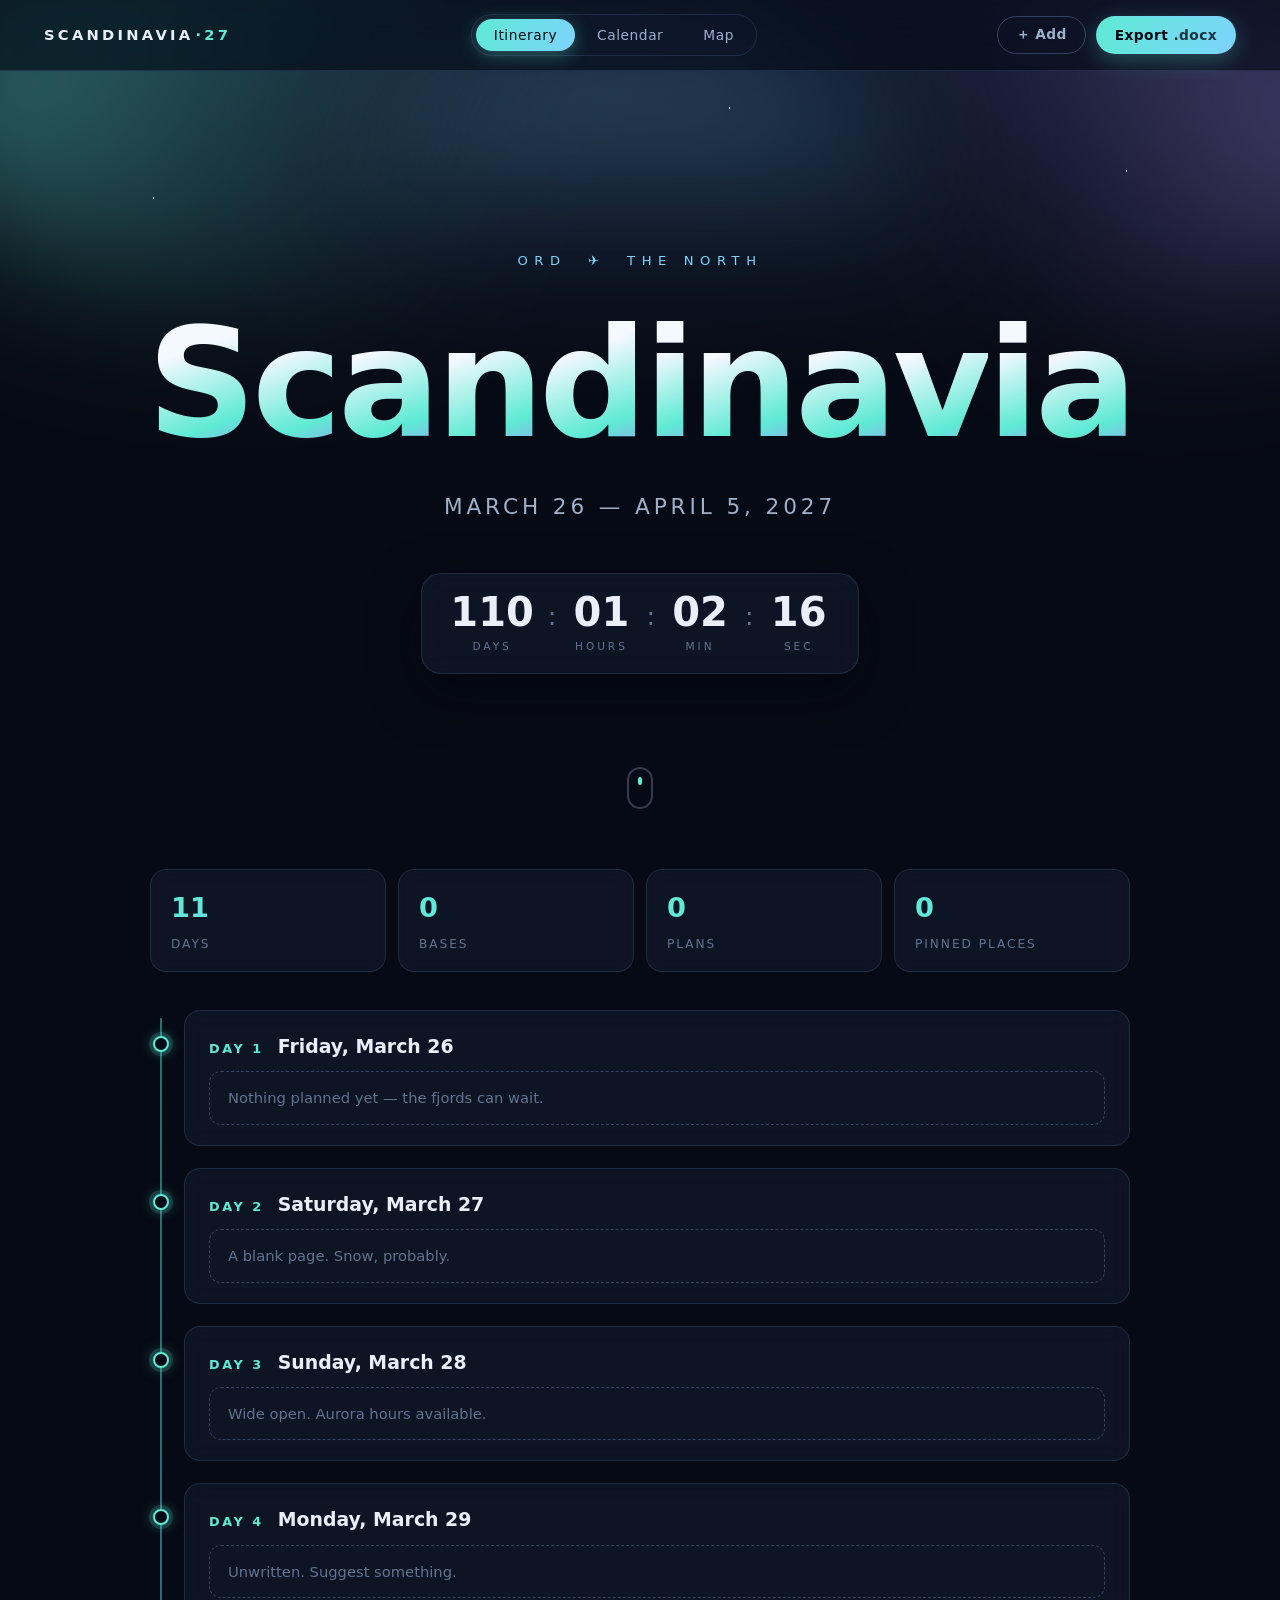
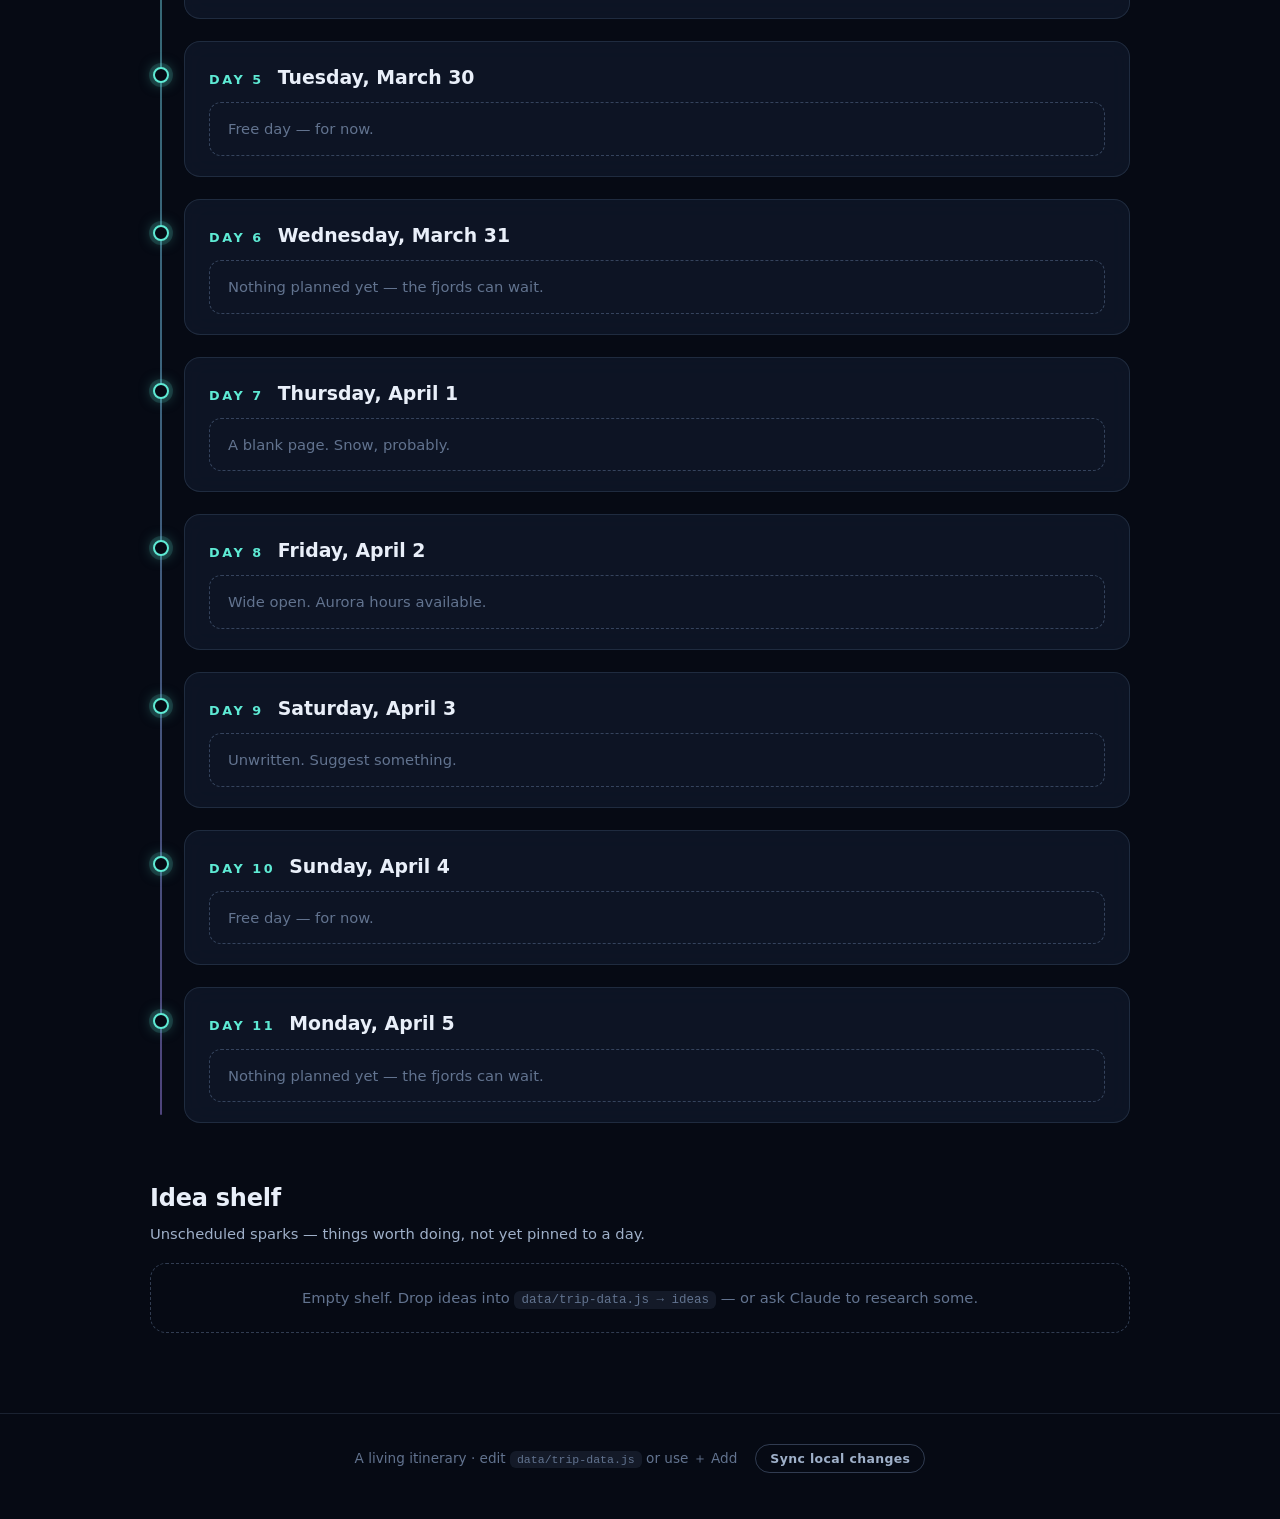
==== scandinavia-trip/index.html @ a2fafe5a "Add Scandinavia Spring Break 2027 living itinerary site Self-contained static site (no build step) f" ====
<!doctype html>
<html lang="en">
<head>
  <meta charset="utf-8" />
  <meta name="viewport" content="width=device-width, initial-scale=1" />
  <title>Scandinavia · Spring 2027</title>
  <meta name="description" content="A living itinerary — Chicago to Scandinavia, March 26 – April 5, 2027." />
  <link rel="icon" href="data:image/svg+xml,<svg xmlns='http://www.w3.org/2000/svg' viewBox='0 0 100 100'><text y='.9em' font-size='90'>❄️</text></svg>" />
  <link rel="stylesheet" href="vendor/leaflet/leaflet.css" />
  <link rel="stylesheet" href="css/main.css" />
</head>
<body>

  <!-- Animated aurora backdrop -->
  <div class="sky" aria-hidden="true">
    <div class="stars"></div>
    <div class="aurora aurora-1"></div>
    <div class="aurora aurora-2"></div>
    <div class="aurora aurora-3"></div>
  </div>

  <header class="topbar">
    <a class="brand" href="#top">SCANDINAVIA<span class="brand-tick">·27</span></a>
    <nav class="tabs" role="tablist" aria-label="Views">
      <button class="tab active" role="tab" aria-selected="true" data-view="itinerary">Itinerary</button>
      <button class="tab" role="tab" aria-selected="false" data-view="calendar">Calendar</button>
      <button class="tab" role="tab" aria-selected="false" data-view="map">Map</button>
      <span class="tab-glider" aria-hidden="true"></span>
    </nav>
    <div class="topbar-actions">
      <button class="btn btn-ghost" id="btn-add" title="Add a plan">＋ Add</button>
      <button class="btn btn-primary" id="btn-export" title="Download as a Word document">Export&nbsp;<span class="docx-chip">.docx</span></button>
    </div>
  </header>

  <section class="hero" id="top">
    <p class="hero-eyebrow reveal">ORD&nbsp;&nbsp;✈&nbsp;&nbsp;THE&nbsp;NORTH</p>
    <h1 class="hero-title" id="hero-title" aria-label="Scandinavia">Scandinavia</h1>
    <p class="hero-dates reveal">March 26 — April 5, 2027</p>
    <div class="countdown reveal" id="countdown" aria-label="Countdown to departure">
      <div class="count-cell"><span class="count-num" id="cd-days">—</span><span class="count-label">days</span></div>
      <div class="count-sep">:</div>
      <div class="count-cell"><span class="count-num" id="cd-hours">—</span><span class="count-label">hours</span></div>
      <div class="count-sep">:</div>
      <div class="count-cell"><span class="count-num" id="cd-mins">—</span><span class="count-label">min</span></div>
      <div class="count-sep">:</div>
      <div class="count-cell"><span class="count-num" id="cd-secs">—</span><span class="count-label">sec</span></div>
    </div>
    <div class="scroll-cue" aria-hidden="true"><span></span></div>
  </section>

  <main id="main">

    <!-- ITINERARY -->
    <section class="view active" id="view-itinerary" role="tabpanel">
      <div class="stats-strip" id="stats"></div>
      <ol class="timeline" id="timeline"></ol>
      <section class="ideas" id="ideas-section">
        <h2 class="section-title">Idea shelf</h2>
        <p class="section-sub">Unscheduled sparks — things worth doing, not yet pinned to a day.</p>
        <div class="ideas-grid" id="ideas"></div>
      </section>
    </section>

    <!-- CALENDAR -->
    <section class="view" id="view-calendar" role="tabpanel" hidden>
      <div class="calendars" id="calendars"></div>
      <div class="cal-detail" id="cal-detail" hidden></div>
    </section>

    <!-- MAP -->
    <section class="view" id="view-map" role="tabpanel" hidden>
      <div class="map-wrap">
        <div id="map"></div>
        <div class="map-empty" id="map-empty" hidden>
          <p class="map-empty-title">The map is waiting.</p>
          <p>Add a plan with a location and it appears here.</p>
        </div>
        <div class="map-legend" id="map-legend"></div>
      </div>
    </section>

  </main>

  <footer class="foot">
    <p>A living itinerary · edit <code>data/trip-data.js</code> or use ＋ Add</p>
    <button class="btn btn-ghost btn-small" id="btn-sync">Sync local changes</button>
  </footer>

  <!-- ADD EVENT MODAL -->
  <div class="modal-backdrop" id="modal-backdrop" hidden>
    <div class="modal" role="dialog" aria-modal="true" aria-labelledby="modal-title">
      <div class="modal-head">
        <h2 id="modal-title">Add a plan</h2>
        <button class="modal-close" id="modal-close" aria-label="Close">✕</button>
      </div>
      <form id="add-form">
        <div class="form-row">
          <label class="field">
            <span>Day</span>
            <select id="f-date" required></select>
          </label>
          <label class="field field-small">
            <span>Time <em>optional</em></span>
            <input type="time" id="f-time" />
          </label>
        </div>
        <label class="field">
          <span>Title</span>
          <input type="text" id="f-title" required placeholder="e.g. Fjord kayaking" autocomplete="off" />
        </label>
        <div class="form-row">
          <label class="field">
            <span>Type</span>
            <select id="f-type">
              <option value="sight">Sight</option>
              <option value="food">Food &amp; drink</option>
              <option value="museum">Museum</option>
              <option value="nature">Nature</option>
              <option value="flight">Flight</option>
              <option value="transit">Transit</option>
              <option value="lodging">Lodging</option>
              <option value="other">Other</option>
            </select>
          </label>
          <label class="field">
            <span>Place name <em>optional</em></span>
            <input type="text" id="f-place" placeholder="Nyhavn, Copenhagen" autocomplete="off" />
          </label>
        </div>
        <div class="form-row">
          <label class="field field-small">
            <span>Lat <em>optional</em></span>
            <input type="text" id="f-lat" inputmode="decimal" placeholder="55.6797" />
          </label>
          <label class="field field-small">
            <span>Lng <em>optional</em></span>
            <input type="text" id="f-lng" inputmode="decimal" placeholder="12.5989" />
          </label>
        </div>
        <label class="field">
          <span>Notes <em>optional</em></span>
          <textarea id="f-notes" rows="2" placeholder="Tickets, timing, links…"></textarea>
        </label>
        <p class="form-hint">Saved in this browser. Use <strong>Sync local changes</strong> to fold it into the repo’s data file.</p>
        <div class="modal-actions">
          <button type="button" class="btn btn-ghost" id="modal-cancel">Cancel</button>
          <button type="submit" class="btn btn-primary">Add to trip</button>
        </div>
      </form>
    </div>
  </div>

  <!-- SYNC DRAWER -->
  <div class="modal-backdrop" id="sync-backdrop" hidden>
    <div class="modal modal-wide" role="dialog" aria-modal="true" aria-labelledby="sync-title">
      <div class="modal-head">
        <h2 id="sync-title">Sync local changes</h2>
        <button class="modal-close" id="sync-close" aria-label="Close">✕</button>
      </div>
      <p class="sync-blurb">
        Everything below is your live data — repo file <em>plus</em> anything added in this browser.
        Copy it over <code>data/trip-data.js</code> and commit (or paste it to Claude), then
        <strong>Clear local</strong> so nothing is double-counted.
      </p>
      <textarea id="sync-out" class="sync-out" readonly spellcheck="false"></textarea>
      <div class="modal-actions">
        <button class="btn btn-ghost" id="btn-clear-local">Clear local additions</button>
        <button class="btn btn-primary" id="btn-copy-sync">Copy to clipboard</button>
      </div>
    </div>
  </div>

  <script src="vendor/leaflet/leaflet.js"></script>
  <script src="vendor/docx/docx.iife.js"></script>
  <script src="data/trip-data.js"></script>
  <script src="js/export-docx.js"></script>
  <script src="js/app.js"></script>
</body>
</html>
---- scandinavia-trip/vendor/leaflet/leaflet.css ----
/* required styles */

.leaflet-pane,
.leaflet-tile,
.leaflet-marker-icon,
.leaflet-marker-shadow,
.leaflet-tile-container,
.leaflet-pane > svg,
.leaflet-pane > canvas,
.leaflet-zoom-box,
.leaflet-image-layer,
.leaflet-layer {
	position: absolute;
	left: 0;
	top: 0;
	}
.leaflet-container {
	overflow: hidden;
	}
.leaflet-tile,
.leaflet-marker-icon,
.leaflet-marker-shadow {
	-webkit-user-select: none;
	   -moz-user-select: none;
	        user-select: none;
	  -webkit-user-drag: none;
	}
/* Prevents IE11 from highlighting tiles in blue */
.leaflet-tile::selection {
	background: transparent;
}
/* Safari renders non-retina tile on retina better with this, but Chrome is worse */
.leaflet-safari .leaflet-tile {
	image-rendering: -webkit-optimize-contrast;
	}
/* hack that prevents hw layers "stretching" when loading new tiles */
.leaflet-safari .leaflet-tile-container {
	width: 1600px;
	height: 1600px;
	-webkit-transform-origin: 0 0;
	}
.leaflet-marker-icon,
.leaflet-marker-shadow {
	display: block;
	}
/* .leaflet-container svg: reset svg max-width decleration shipped in Joomla! (joomla.org) 3.x */
/* .leaflet-container img: map is broken in FF if you have max-width: 100% on tiles */
.leaflet-container .leaflet-overlay-pane svg {
	max-width: none !important;
	max-height: none !important;
	}
.leaflet-container .leaflet-marker-pane img,
.leaflet-container .leaflet-shadow-pane img,
.leaflet-container .leaflet-tile-pane img,
.leaflet-container img.leaflet-image-layer,
.leaflet-container .leaflet-tile {
	max-width: none !important;
	max-height: none !important;
	width: auto;
	padding: 0;
	}

.leaflet-container img.leaflet-tile {
	/* See: https://bugs.chromium.org/p/chromium/issues/detail?id=600120 */
	mix-blend-mode: plus-lighter;
}

.leaflet-container.leaflet-touch-zoom {
	-ms-touch-action: pan-x pan-y;
	touch-action: pan-x pan-y;
	}
.leaflet-container.leaflet-touch-drag {
	-ms-touch-action: pinch-zoom;
	/* Fallback for FF which doesn't support pinch-zoom */
	touch-action: none;
	touch-action: pinch-zoom;
}
.leaflet-container.leaflet-touch-drag.leaflet-touch-zoom {
	-ms-touch-action: none;
	touch-action: none;
}
.leaflet-container {
	-webkit-tap-highlight-color: transparent;
}
.leaflet-container a {
	-webkit-tap-highlight-color: rgba(51, 181, 229, 0.4);
}
.leaflet-tile {
	filter: inherit;
	visibility: hidden;
	}
.leaflet-tile-loaded {
	visibility: inherit;
	}
.leaflet-zoom-box {
	width: 0;
	height: 0;
	-moz-box-sizing: border-box;
	     box-sizing: border-box;
	z-index: 800;
	}
/* workaround for https://bugzilla.mozilla.org/show_bug.cgi?id=888319 */
.leaflet-overlay-pane svg {
	-moz-user-select: none;
	}

.leaflet-pane         { z-index: 400; }

.leaflet-tile-pane    { z-index: 200; }
.leaflet-overlay-pane { z-index: 400; }
.leaflet-shadow-pane  { z-index: 500; }
.leaflet-marker-pane  { z-index: 600; }
.leaflet-tooltip-pane   { z-index: 650; }
.leaflet-popup-pane   { z-index: 700; }

.leaflet-map-pane canvas { z-index: 100; }
.leaflet-map-pane svg    { z-index: 200; }

.leaflet-vml-shape {
	width: 1px;
	height: 1px;
	}
.lvml {
	behavior: url(#default#VML);
	display: inline-block;
	position: absolute;
	}


/* control positioning */

.leaflet-control {
	position: relative;
	z-index: 800;
	pointer-events: visiblePainted; /* IE 9-10 doesn't have auto */
	pointer-events: auto;
	}
.leaflet-top,
.leaflet-bottom {
	position: absolute;
	z-index: 1000;
	pointer-events: none;
	}
.leaflet-top {
	top: 0;
	}
.leaflet-right {
	right: 0;
	}
.leaflet-bottom {
	bottom: 0;
	}
.leaflet-left {
	left: 0;
	}
.leaflet-control {
	float: left;
	clear: both;
	}
.leaflet-right .leaflet-control {
	float: right;
	}
.leaflet-top .leaflet-control {
	margin-top: 10px;
	}
.leaflet-bottom .leaflet-control {
	margin-bottom: 10px;
	}
.leaflet-left .leaflet-control {
	margin-left: 10px;
	}
.leaflet-right .leaflet-control {
	margin-right: 10px;
	}


/* zoom and fade animations */

.leaflet-fade-anim .leaflet-popup {
	opacity: 0;
	-webkit-transition: opacity 0.2s linear;
	   -moz-transition: opacity 0.2s linear;
	        transition: opacity 0.2s linear;
	}
.leaflet-fade-anim .leaflet-map-pane .leaflet-popup {
	opacity: 1;
	}
.leaflet-zoom-animated {
	-webkit-transform-origin: 0 0;
	    -ms-transform-origin: 0 0;
	        transform-origin: 0 0;
	}
svg.leaflet-zoom-animated {
	will-change: transform;
}

.leaflet-zoom-anim .leaflet-zoom-animated {
	-webkit-transition: -webkit-transform 0.25s cubic-bezier(0,0,0.25,1);
	   -moz-transition:    -moz-transform 0.25s cubic-bezier(0,0,0.25,1);
	        transition:         transform 0.25s cubic-bezier(0,0,0.25,1);
	}
.leaflet-zoom-anim .leaflet-tile,
.leaflet-pan-anim .leaflet-tile {
	-webkit-transition: none;
	   -moz-transition: none;
	        transition: none;
	}

.leaflet-zoom-anim .leaflet-zoom-hide {
	visibility: hidden;
	}


/* cursors */

.leaflet-interactive {
	cursor: pointer;
	}
.leaflet-grab {
	cursor: -webkit-grab;
	cursor:    -moz-grab;
	cursor:         grab;
	}
.leaflet-crosshair,
.leaflet-crosshair .leaflet-interactive {
	cursor: crosshair;
	}
.leaflet-popup-pane,
.leaflet-control {
	cursor: auto;
	}
.leaflet-dragging .leaflet-grab,
.leaflet-dragging .leaflet-grab .leaflet-interactive,
.leaflet-dragging .leaflet-marker-draggable {
	cursor: move;
	cursor: -webkit-grabbing;
	cursor:    -moz-grabbing;
	cursor:         grabbing;
	}

/* marker & overlays interactivity */
.leaflet-marker-icon,
.leaflet-marker-shadow,
.leaflet-image-layer,
.leaflet-pane > svg path,
.leaflet-tile-container {
	pointer-events: none;
	}

.leaflet-marker-icon.leaflet-interactive,
.leaflet-image-layer.leaflet-interactive,
.leaflet-pane > svg path.leaflet-interactive,
svg.leaflet-image-layer.leaflet-interactive path {
	pointer-events: visiblePainted; /* IE 9-10 doesn't have auto */
	pointer-events: auto;
	}

/* visual tweaks */

.leaflet-container {
	background: #ddd;
	outline-offset: 1px;
	}
.leaflet-container a {
	color: #0078A8;
	}
.leaflet-zoom-box {
	border: 2px dotted #38f;
	background: rgba(255,255,255,0.5);
	}


/* general typography */
.leaflet-container {
	font-family: "Helvetica Neue", Arial, Helvetica, sans-serif;
	font-size: 12px;
	font-size: 0.75rem;
	line-height: 1.5;
	}


/* general toolbar styles */

.leaflet-bar {
	box-shadow: 0 1px 5px rgba(0,0,0,0.65);
	border-radius: 4px;
	}
.leaflet-bar a {
	background-color: #fff;
	border-bottom: 1px solid #ccc;
	width: 26px;
	height: 26px;
	line-height: 26px;
	display: block;
	text-align: center;
	text-decoration: none;
	color: black;
	}
.leaflet-bar a,
.leaflet-control-layers-toggle {
	background-position: 50% 50%;
	background-repeat: no-repeat;
	display: block;
	}
.leaflet-bar a:hover,
.leaflet-bar a:focus {
	background-color: #f4f4f4;
	}
.leaflet-bar a:first-child {
	border-top-left-radius: 4px;
	border-top-right-radius: 4px;
	}
.leaflet-bar a:last-child {
	border-bottom-left-radius: 4px;
	border-bottom-right-radius: 4px;
	border-bottom: none;
	}
.leaflet-bar a.leaflet-disabled {
	cursor: default;
	background-color: #f4f4f4;
	color: #bbb;
	}

.leaflet-touch .leaflet-bar a {
	width: 30px;
	height: 30px;
	line-height: 30px;
	}
.leaflet-touch .leaflet-bar a:first-child {
	border-top-left-radius: 2px;
	border-top-right-radius: 2px;
	}
.leaflet-touch .leaflet-bar a:last-child {
	border-bottom-left-radius: 2px;
	border-bottom-right-radius: 2px;
	}

/* zoom control */

.leaflet-control-zoom-in,
.leaflet-control-zoom-out {
	font: bold 18px 'Lucida Console', Monaco, monospace;
	text-indent: 1px;
	}

.leaflet-touch .leaflet-control-zoom-in, .leaflet-touch .leaflet-control-zoom-out  {
	font-size: 22px;
	}


/* layers control */

.leaflet-control-layers {
	box-shadow: 0 1px 5px rgba(0,0,0,0.4);
	background: #fff;
	border-radius: 5px;
	}
.leaflet-control-layers-toggle {
	background-image: url(images/layers.png);
	width: 36px;
	height: 36px;
	}
.leaflet-retina .leaflet-control-layers-toggle {
	background-image: url(images/layers-2x.png);
	background-size: 26px 26px;
	}
.leaflet-touch .leaflet-control-layers-toggle {
	width: 44px;
	height: 44px;
	}
.leaflet-control-layers .leaflet-control-layers-list,
.leaflet-control-layers-expanded .leaflet-control-layers-toggle {
	display: none;
	}
.leaflet-control-layers-expanded .leaflet-control-layers-list {
	display: block;
	position: relative;
	}
.leaflet-control-layers-expanded {
	padding: 6px 10px 6px 6px;
	color: #333;
	background: #fff;
	}
.leaflet-control-layers-scrollbar {
	overflow-y: scroll;
	overflow-x: hidden;
	padding-right: 5px;
	}
.leaflet-control-layers-selector {
	margin-top: 2px;
	position: relative;
	top: 1px;
	}
.leaflet-control-layers label {
	display: block;
	font-size: 13px;
	font-size: 1.08333em;
	}
.leaflet-control-layers-separator {
	height: 0;
	border-top: 1px solid #ddd;
	margin: 5px -10px 5px -6px;
	}

/* Default icon URLs */
.leaflet-default-icon-path { /* used only in path-guessing heuristic, see L.Icon.Default */
	background-image: url(images/marker-icon.png);
	}


/* attribution and scale controls */

.leaflet-container .leaflet-control-attribution {
	background: #fff;
	background: rgba(255, 255, 255, 0.8);
	margin: 0;
	}
.leaflet-control-attribution,
.leaflet-control-scale-line {
	padding: 0 5px;
	color: #333;
	line-height: 1.4;
	}
.leaflet-control-attribution a {
	text-decoration: none;
	}
.leaflet-control-attribution a:hover,
.leaflet-control-attribution a:focus {
	text-decoration: underline;
	}
.leaflet-attribution-flag {
	display: inline !important;
	vertical-align: baseline !important;
	width: 1em;
	height: 0.6669em;
	}
.leaflet-left .leaflet-control-scale {
	margin-left: 5px;
	}
.leaflet-bottom .leaflet-control-scale {
	margin-bottom: 5px;
	}
.leaflet-control-scale-line {
	border: 2px solid #777;
	border-top: none;
	line-height: 1.1;
	padding: 2px 5px 1px;
	white-space: nowrap;
	-moz-box-sizing: border-box;
	     box-sizing: border-box;
	background: rgba(255, 255, 255, 0.8);
	text-shadow: 1px 1px #fff;
	}
.leaflet-control-scale-line:not(:first-child) {
	border-top: 2px solid #777;
	border-bottom: none;
	margin-top: -2px;
	}
.leaflet-control-scale-line:not(:first-child):not(:last-child) {
	border-bottom: 2px solid #777;
	}

.leaflet-touch .leaflet-control-attribution,
.leaflet-touch .leaflet-control-layers,
.leaflet-touch .leaflet-bar {
	box-shadow: none;
	}
.leaflet-touch .leaflet-control-layers,
.leaflet-touch .leaflet-bar {
	border: 2px solid rgba(0,0,0,0.2);
	background-clip: padding-box;
	}


/* popup */

.leaflet-popup {
	position: absolute;
	text-align: center;
	margin-bottom: 20px;
	}
.leaflet-popup-content-wrapper {
	padding: 1px;
	text-align: left;
	border-radius: 12px;
	}
.leaflet-popup-content {
	margin: 13px 24px 13px 20px;
	line-height: 1.3;
	font-size: 13px;
	font-size: 1.08333em;
	min-height: 1px;
	}
.leaflet-popup-content p {
	margin: 17px 0;
	margin: 1.3em 0;
	}
.leaflet-popup-tip-container {
	width: 40px;
	height: 20px;
	position: absolute;
	left: 50%;
	margin-top: -1px;
	margin-left: -20px;
	overflow: hidden;
	pointer-events: none;
	}
.leaflet-popup-tip {
	width: 17px;
	height: 17px;
	padding: 1px;

	margin: -10px auto 0;
	pointer-events: auto;

	-webkit-transform: rotate(45deg);
	   -moz-transform: rotate(45deg);
	    -ms-transform: rotate(45deg);
	        transform: rotate(45deg);
	}
.leaflet-popup-content-wrapper,
.leaflet-popup-tip {
	background: white;
	color: #333;
	box-shadow: 0 3px 14px rgba(0,0,0,0.4);
	}
.leaflet-container a.leaflet-popup-close-button {
	position: absolute;
	top: 0;
	right: 0;
	border: none;
	text-align: center;
	width: 24px;
	height: 24px;
	font: 16px/24px Tahoma, Verdana, sans-serif;
	color: #757575;
	text-decoration: none;
	background: transparent;
	}
.leaflet-container a.leaflet-popup-close-button:hover,
.leaflet-container a.leaflet-popup-close-button:focus {
	color: #585858;
	}
.leaflet-popup-scrolled {
	overflow: auto;
	}

.leaflet-oldie .leaflet-popup-content-wrapper {
	-ms-zoom: 1;
	}
.leaflet-oldie .leaflet-popup-tip {
	width: 24px;
	margin: 0 auto;

	-ms-filter: "progid:DXImageTransform.Microsoft.Matrix(M11=0.70710678, M12=0.70710678, M21=-0.70710678, M22=0.70710678)";
	filter: progid:DXImageTransform.Microsoft.Matrix(M11=0.70710678, M12=0.70710678, M21=-0.70710678, M22=0.70710678);
	}

.leaflet-oldie .leaflet-control-zoom,
.leaflet-oldie .leaflet-control-layers,
.leaflet-oldie .leaflet-popup-content-wrapper,
.leaflet-oldie .leaflet-popup-tip {
	border: 1px solid #999;
	}


/* div icon */

.leaflet-div-icon {
	background: #fff;
	border: 1px solid #666;
	}


/* Tooltip */
/* Base styles for the element that has a tooltip */
.leaflet-tooltip {
	position: absolute;
	padding: 6px;
	background-color: #fff;
	border: 1px solid #fff;
	border-radius: 3px;
	color: #222;
	white-space: nowrap;
	-webkit-user-select: none;
	-moz-user-select: none;
	-ms-user-select: none;
	user-select: none;
	pointer-events: none;
	box-shadow: 0 1px 3px rgba(0,0,0,0.4);
	}
.leaflet-tooltip.leaflet-interactive {
	cursor: pointer;
	pointer-events: auto;
	}
.leaflet-tooltip-top:before,
.leaflet-tooltip-bottom:before,
.leaflet-tooltip-left:before,
.leaflet-tooltip-right:before {
	position: absolute;
	pointer-events: none;
	border: 6px solid transparent;
	background: transparent;
	content: "";
	}

/* Directions */

.leaflet-tooltip-bottom {
	margin-top: 6px;
}
.leaflet-tooltip-top {
	margin-top: -6px;
}
.leaflet-tooltip-bottom:before,
.leaflet-tooltip-top:before {
	left: 50%;
	margin-left: -6px;
	}
.leaflet-tooltip-top:before {
	bottom: 0;
	margin-bottom: -12px;
	border-top-color: #fff;
	}
.leaflet-tooltip-bottom:before {
	top: 0;
	margin-top: -12px;
	margin-left: -6px;
	border-bottom-color: #fff;
	}
.leaflet-tooltip-left {
	margin-left: -6px;
}
.leaflet-tooltip-right {
	margin-left: 6px;
}
.leaflet-tooltip-left:before,
.leaflet-tooltip-right:before {
	top: 50%;
	margin-top: -6px;
	}
.leaflet-tooltip-left:before {
	right: 0;
	margin-right: -12px;
	border-left-color: #fff;
	}
.leaflet-tooltip-right:before {
	left: 0;
	margin-left: -12px;
	border-right-color: #fff;
	}

/* Printing */

@media print {
	/* Prevent printers from removing background-images of controls. */
	.leaflet-control {
		-webkit-print-color-adjust: exact;
		print-color-adjust: exact;
		}
	}
---- scandinavia-trip/css/main.css ----
/* ============================================================
   SCANDINAVIA '27 — design system
   Dark nordic night · aurora accents · glass surfaces
   ============================================================ */

/* ---------- fonts (self-hosted) ---------- */
@font-face { font-family: "Space Grotesk"; font-weight: 400; font-display: swap;
  src: url("../fonts/space-grotesk-latin-400-normal.woff2") format("woff2"); }
@font-face { font-family: "Space Grotesk"; font-weight: 500; font-display: swap;
  src: url("../fonts/space-grotesk-latin-500-normal.woff2") format("woff2"); }
@font-face { font-family: "Space Grotesk"; font-weight: 600; font-display: swap;
  src: url("../fonts/space-grotesk-latin-600-normal.woff2") format("woff2"); }
@font-face { font-family: "Space Grotesk"; font-weight: 700; font-display: swap;
  src: url("../fonts/space-grotesk-latin-700-normal.woff2") format("woff2"); }
@font-face { font-family: "Inter"; font-weight: 400; font-display: swap;
  src: url("../fonts/inter-latin-400-normal.woff2") format("woff2"); }
@font-face { font-family: "Inter"; font-weight: 500; font-display: swap;
  src: url("../fonts/inter-latin-500-normal.woff2") format("woff2"); }
@font-face { font-family: "Inter"; font-weight: 600; font-display: swap;
  src: url("../fonts/inter-latin-600-normal.woff2") format("woff2"); }

/* ---------- tokens ---------- */
:root {
  --bg-0: #060a14;
  --bg-1: #0a1120;
  --bg-2: #0f182c;
  --panel: rgba(18, 28, 48, 0.62);
  --panel-solid: #121c30;
  --line: rgba(148, 180, 226, 0.14);
  --line-bright: rgba(148, 180, 226, 0.30);
  --ink: #e9eff9;
  --ink-dim: #9fb0c9;
  --ink-faint: #62738f;
  --aurora-green: #5eead4;
  --aurora-blue: #7dd3fc;
  --aurora-violet: #a78bfa;
  --aurora-pink: #f0abfc;
  --accent: var(--aurora-green);
  --danger: #fb7185;
  --display: "Space Grotesk", system-ui, sans-serif;
  --body: "Inter", system-ui, -apple-system, sans-serif;
  --radius: 16px;
  --shadow: 0 18px 50px rgba(2, 6, 16, 0.55);
  --speed: 320ms;
  --ease: cubic-bezier(0.22, 1, 0.36, 1);
}

* { box-sizing: border-box; margin: 0; padding: 0; }
html { scroll-behavior: smooth; }
body {
  background: var(--bg-0);
  color: var(--ink);
  font-family: var(--body);
  font-size: 16px;
  line-height: 1.6;
  -webkit-font-smoothing: antialiased;
  overflow-x: hidden;
}
::selection { background: rgba(94, 234, 212, 0.28); }
code { font-family: ui-monospace, "SF Mono", Menlo, monospace; font-size: 0.85em;
  background: rgba(148, 180, 226, 0.10); padding: 2px 7px; border-radius: 6px; }

/* ============================================================
   SKY — stars + aurora
   ============================================================ */
.sky {
  position: fixed; inset: 0; z-index: -1; overflow: hidden;
  background:
    radial-gradient(120% 90% at 50% -10%, #101b33 0%, var(--bg-0) 60%),
    var(--bg-0);
}
.stars {
  position: absolute; inset: 0;
  background-image:
    radial-gradient(1.5px 1.5px at 12% 22%, rgba(255,255,255,.85) 50%, transparent 51%),
    radial-gradient(1px 1px at 28% 8%,  rgba(255,255,255,.6) 50%, transparent 51%),
    radial-gradient(1px 1px at 41% 31%, rgba(255,255,255,.5) 50%, transparent 51%),
    radial-gradient(1.5px 1.5px at 57% 12%, rgba(255,255,255,.8) 50%, transparent 51%),
    radial-gradient(1px 1px at 66% 27%, rgba(255,255,255,.55) 50%, transparent 51%),
    radial-gradient(1px 1px at 78% 6%,  rgba(255,255,255,.65) 50%, transparent 51%),
    radial-gradient(1.5px 1.5px at 88% 19%, rgba(255,255,255,.75) 50%, transparent 51%),
    radial-gradient(1px 1px at 8% 44%,  rgba(255,255,255,.4) 50%, transparent 51%),
    radial-gradient(1px 1px at 94% 39%, rgba(255,255,255,.45) 50%, transparent 51%),
    radial-gradient(1px 1px at 50% 48%, rgba(255,255,255,.35) 50%, transparent 51%);
  animation: twinkle 7s ease-in-out infinite alternate;
}
@keyframes twinkle { from { opacity: 0.55; } to { opacity: 1; } }

.aurora {
  position: absolute; border-radius: 50%;
  filter: blur(70px); mix-blend-mode: screen; opacity: 0.5;
  will-change: transform;
}
.aurora-1 {
  width: 65vw; height: 46vh; left: -8vw; top: -12vh;
  background: linear-gradient(115deg, var(--aurora-green), transparent 70%);
  animation: drift-1 26s ease-in-out infinite alternate;
}
.aurora-2 {
  width: 55vw; height: 42vh; right: -12vw; top: -6vh;
  background: linear-gradient(245deg, var(--aurora-violet), transparent 68%);
  animation: drift-2 32s ease-in-out infinite alternate;
}
.aurora-3 {
  width: 44vw; height: 34vh; left: 28vw; top: 4vh;
  background: linear-gradient(180deg, var(--aurora-blue), transparent 72%);
  opacity: 0.35;
  animation: drift-3 22s ease-in-out infinite alternate;
}
@keyframes drift-1 {
  from { transform: translate3d(0, 0, 0) rotate(-6deg) scaleY(1); }
  to   { transform: translate3d(9vw, 5vh, 0) rotate(7deg) scaleY(1.25); }
}
@keyframes drift-2 {
  from { transform: translate3d(0, 2vh, 0) rotate(9deg) scaleY(1.15); }
  to   { transform: translate3d(-11vw, -3vh, 0) rotate(-5deg) scaleY(0.95); }
}
@keyframes drift-3 {
  from { transform: translate3d(-4vw, 0, 0) skewX(-8deg); }
  to   { transform: translate3d(6vw, 6vh, 0) skewX(10deg); }
}

/* ============================================================
   TOPBAR
   ============================================================ */
.topbar {
  position: sticky; top: 0; z-index: 200;
  display: flex; align-items: center; gap: 20px;
  padding: 14px clamp(16px, 4vw, 44px);
  background: rgba(6, 10, 20, 0.65);
  backdrop-filter: blur(18px) saturate(1.3);
  -webkit-backdrop-filter: blur(18px) saturate(1.3);
  border-bottom: 1px solid var(--line);
}
.brand {
  font-family: var(--display); font-weight: 700; letter-spacing: 0.22em;
  font-size: 0.92rem; color: var(--ink); text-decoration: none; white-space: nowrap;
}
.brand-tick { color: var(--accent); margin-left: 2px; }

.tabs {
  position: relative; display: flex; gap: 4px; margin-inline: auto;
  padding: 4px; border: 1px solid var(--line); border-radius: 999px;
  background: rgba(15, 24, 44, 0.55);
}
.tab {
  position: relative; z-index: 1;
  font-family: var(--display); font-size: 0.86rem; font-weight: 500;
  letter-spacing: 0.04em; color: var(--ink-dim);
  background: none; border: 0; border-radius: 999px;
  padding: 8px 18px; cursor: pointer;
  transition: color var(--speed) var(--ease);
}
.tab.active { color: var(--bg-0); }
.tab-glider {
  position: absolute; top: 4px; bottom: 4px; border-radius: 999px;
  background: linear-gradient(120deg, var(--aurora-green), var(--aurora-blue));
  box-shadow: 0 4px 18px rgba(94, 234, 212, 0.35);
  transition: left var(--speed) var(--ease), width var(--speed) var(--ease);
}

.topbar-actions { display: flex; gap: 10px; }
.btn {
  font-family: var(--display); font-size: 0.86rem; font-weight: 600;
  letter-spacing: 0.03em; border-radius: 999px; cursor: pointer;
  padding: 9px 18px; border: 1px solid transparent;
  transition: transform var(--speed) var(--ease), box-shadow var(--speed) var(--ease),
              background var(--speed) var(--ease), border-color var(--speed) var(--ease);
}
.btn:active { transform: scale(0.96); }
.btn-primary {
  color: var(--bg-0);
  background: linear-gradient(120deg, var(--aurora-green), var(--aurora-blue));
  box-shadow: 0 6px 22px rgba(94, 234, 212, 0.28);
}
.btn-primary:hover { transform: translateY(-1px); box-shadow: 0 10px 28px rgba(94, 234, 212, 0.4); }
.btn-ghost {
  color: var(--ink-dim); background: transparent; border-color: var(--line-bright);
}
.btn-ghost:hover { color: var(--ink); border-color: var(--accent); }
.btn-small { font-size: 0.78rem; padding: 6px 14px; }
.docx-chip { font-weight: 700; opacity: 0.8; }

/* ============================================================
   HERO
   ============================================================ */
.hero {
  min-height: calc(92vh - 64px);
  display: flex; flex-direction: column; align-items: center; justify-content: center;
  text-align: center; padding: 8vh 20px 6vh; position: relative;
}
.hero-eyebrow {
  font-family: var(--display); font-size: 0.82rem; font-weight: 500;
  letter-spacing: 0.5em; color: var(--aurora-blue); text-transform: uppercase;
  margin-bottom: 2.4rem;
}
.hero-title {
  font-family: var(--display); font-weight: 700;
  font-size: clamp(3.4rem, 12.5vw, 9.5rem);
  line-height: 0.98; letter-spacing: -0.03em;
  background: linear-gradient(160deg, #f4f8ff 30%, var(--aurora-green) 75%, var(--aurora-violet) 105%);
  -webkit-background-clip: text; background-clip: text; color: transparent;
}
.hero-title .ch {
  /* transformed children break the parent's background-clip:text, so each
     letter carries the (near-vertical) gradient itself */
  display: inline-block; opacity: 0; transform: translateY(0.6em) rotate(4deg);
  animation: ch-in 0.9s var(--ease) forwards;
  background: linear-gradient(160deg, #f4f8ff 30%, var(--aurora-green) 75%, var(--aurora-violet) 105%);
  -webkit-background-clip: text; background-clip: text; color: transparent;
}
@keyframes ch-in { to { opacity: 1; transform: none; } }
.hero-dates {
  margin-top: 2rem; font-family: var(--display); font-weight: 500;
  font-size: clamp(1rem, 2.4vw, 1.35rem); letter-spacing: 0.18em;
  color: var(--ink-dim); text-transform: uppercase;
}

.countdown {
  display: flex; align-items: center; gap: 14px; margin-top: 3rem;
  padding: 18px 28px; border-radius: 20px;
  border: 1px solid var(--line); background: var(--panel);
  backdrop-filter: blur(14px); -webkit-backdrop-filter: blur(14px);
  box-shadow: var(--shadow);
}
.count-cell { display: flex; flex-direction: column; align-items: center; min-width: 62px; }
.count-num {
  font-family: var(--display); font-variant-numeric: tabular-nums;
  font-size: clamp(1.7rem, 4vw, 2.5rem); font-weight: 700; line-height: 1;
  color: var(--ink);
}
.count-label {
  margin-top: 6px; font-size: 0.66rem; letter-spacing: 0.28em;
  text-transform: uppercase; color: var(--ink-faint);
}
.count-sep { font-family: var(--display); font-size: 1.6rem; color: var(--ink-faint); padding-bottom: 14px; }

.scroll-cue {
  position: absolute; bottom: 26px; left: 50%; transform: translateX(-50%);
  width: 26px; height: 42px; border: 2px solid var(--line-bright); border-radius: 14px;
}
.scroll-cue span {
  position: absolute; left: 50%; top: 8px; width: 4px; height: 8px;
  margin-left: -2px; border-radius: 3px; background: var(--accent);
  animation: cue 1.8s ease-in-out infinite;
}
@keyframes cue {
  0%   { transform: translateY(0); opacity: 1; }
  70%  { transform: translateY(14px); opacity: 0; }
  100% { transform: translateY(0); opacity: 0; }
}

/* ============================================================
   MAIN / VIEWS
   ============================================================ */
#main { max-width: 1060px; margin: 0 auto; padding: 24px clamp(16px, 4vw, 40px) 80px; }
.view { display: none; }
.view.active { display: block; animation: view-in 0.5s var(--ease); }
@keyframes view-in { from { opacity: 0; transform: translateY(16px); } to { opacity: 1; transform: none; } }

.section-title {
  font-family: var(--display); font-weight: 600; font-size: 1.5rem;
  letter-spacing: -0.01em;
}
.section-sub { color: var(--ink-dim); font-size: 0.92rem; margin-top: 4px; }

/* ---------- stats strip ---------- */
.stats-strip {
  display: flex; flex-wrap: wrap; gap: 12px; margin: 10px 0 38px;
}
.stat {
  flex: 1 1 130px; padding: 16px 20px; border-radius: var(--radius);
  border: 1px solid var(--line); background: var(--panel);
  backdrop-filter: blur(10px); -webkit-backdrop-filter: blur(10px);
}
.stat b {
  display: block; font-family: var(--display); font-size: 1.7rem; font-weight: 700;
  background: linear-gradient(120deg, var(--aurora-green), var(--aurora-blue));
  -webkit-background-clip: text; background-clip: text; color: transparent;
}
.stat span { font-size: 0.76rem; letter-spacing: 0.16em; text-transform: uppercase; color: var(--ink-faint); }

/* ---------- timeline ---------- */
.timeline { list-style: none; position: relative; padding-left: 34px; }
.timeline::before {
  content: ""; position: absolute; left: 10px; top: 8px; bottom: 8px; width: 2px;
  background: linear-gradient(180deg, var(--aurora-green), var(--aurora-blue) 55%, var(--aurora-violet));
  opacity: 0.45; border-radius: 2px;
}
.day { position: relative; margin-bottom: 22px; }
.day::before {
  content: ""; position: absolute; left: -31px; top: 26px;
  width: 12px; height: 12px; border-radius: 50%;
  background: var(--bg-0); border: 2px solid var(--accent);
  box-shadow: 0 0 0 4px rgba(94, 234, 212, 0.15), 0 0 14px rgba(94, 234, 212, 0.5);
}
.day-card {
  border: 1px solid var(--line); border-radius: var(--radius);
  background: var(--panel); backdrop-filter: blur(12px); -webkit-backdrop-filter: blur(12px);
  padding: 20px 24px; transition: border-color var(--speed) var(--ease), transform var(--speed) var(--ease);
}
.day-card:hover { border-color: var(--line-bright); transform: translateY(-2px); }
.day-head { display: flex; align-items: baseline; gap: 14px; flex-wrap: wrap; }
.day-num {
  font-family: var(--display); font-weight: 700; font-size: 0.8rem;
  letter-spacing: 0.2em; color: var(--accent); text-transform: uppercase;
}
.day-date { font-family: var(--display); font-weight: 600; font-size: 1.18rem; }
.day-label { color: var(--ink-dim); font-size: 0.92rem; font-style: italic; }
.day-empty {
  margin-top: 10px; color: var(--ink-faint); font-size: 0.92rem;
  border: 1px dashed var(--line-bright); border-radius: 12px;
  padding: 14px 18px;
}
.events { list-style: none; margin-top: 14px; display: grid; gap: 10px; }
.event {
  display: grid; grid-template-columns: 64px 1fr; gap: 14px; align-items: start;
  padding: 12px 14px; border-radius: 12px;
  background: rgba(9, 15, 28, 0.5); border: 1px solid transparent;
  transition: border-color var(--speed) var(--ease), background var(--speed) var(--ease);
}
.event:hover { border-color: var(--line-bright); background: rgba(9, 15, 28, 0.8); }
.event-time {
  font-family: var(--display); font-variant-numeric: tabular-nums;
  font-weight: 600; font-size: 0.9rem; color: var(--ink-dim); padding-top: 2px;
}
.event-title { font-weight: 600; font-size: 0.98rem; display: flex; align-items: center; gap: 8px; flex-wrap: wrap; }
.event-notes { color: var(--ink-dim); font-size: 0.88rem; margin-top: 2px; }
.event-place { color: var(--ink-faint); font-size: 0.82rem; margin-top: 2px; }
.event-place a { color: var(--aurora-blue); text-decoration: none; }
.event-place a:hover { text-decoration: underline; }
.badge {
  font-size: 0.66rem; font-weight: 600; letter-spacing: 0.12em; text-transform: uppercase;
  padding: 3px 9px; border-radius: 999px; border: 1px solid;
}
.badge-local { color: var(--aurora-pink); border-color: var(--aurora-pink); opacity: 0.9; }
.type-dot { width: 9px; height: 9px; border-radius: 50%; display: inline-block; flex: none; }
.event-x {
  background: none; border: 0; color: var(--ink-faint); cursor: pointer;
  font-size: 0.8rem; padding: 2px 6px; border-radius: 6px; margin-left: auto;
}
.event-x:hover { color: var(--danger); background: rgba(251, 113, 133, 0.12); }

/* ---------- ideas ---------- */
.ideas { margin-top: 56px; }
.ideas-grid { display: grid; grid-template-columns: repeat(auto-fill, minmax(230px, 1fr)); gap: 12px; margin-top: 18px; }
.idea-card {
  border: 1px dashed var(--line-bright); border-radius: var(--radius);
  padding: 16px 18px; color: var(--ink-dim); font-size: 0.92rem;
  background: rgba(15, 24, 44, 0.35);
}
.ideas-empty {
  grid-column: 1 / -1; color: var(--ink-faint); font-size: 0.92rem;
  border: 1px dashed var(--line-bright); border-radius: var(--radius); padding: 22px;
  text-align: center;
}

/* ---------- reveal on scroll ---------- */
.reveal { opacity: 0; transform: translateY(22px); transition: opacity 0.7s var(--ease), transform 0.7s var(--ease); }
.reveal.in { opacity: 1; transform: none; }

/* ============================================================
   CALENDAR
   ============================================================ */
.calendars {
  display: grid; grid-template-columns: repeat(auto-fit, minmax(300px, 1fr));
  gap: 22px; margin-top: 10px;
}
.cal {
  border: 1px solid var(--line); border-radius: var(--radius);
  background: var(--panel); backdrop-filter: blur(12px); -webkit-backdrop-filter: blur(12px);
  padding: 20px; box-shadow: var(--shadow);
}
.cal-title { font-family: var(--display); font-weight: 600; font-size: 1.1rem; margin-bottom: 14px; letter-spacing: 0.02em; }
.cal-grid { display: grid; grid-template-columns: repeat(7, 1fr); gap: 4px; }
.cal-dow {
  font-size: 0.64rem; font-weight: 600; letter-spacing: 0.14em; text-transform: uppercase;
  color: var(--ink-faint); text-align: center; padding: 6px 0;
}
.cal-cell {
  aspect-ratio: 1; display: flex; flex-direction: column; align-items: center; justify-content: center;
  gap: 3px; border-radius: 10px; font-size: 0.88rem;
  font-variant-numeric: tabular-nums; color: var(--ink-faint);
  border: 1px solid transparent; background: none; cursor: default;
  font-family: var(--body);
  transition: border-color var(--speed) var(--ease), background var(--speed) var(--ease), transform var(--speed) var(--ease);
}
.cal-cell.trip {
  color: var(--ink); cursor: pointer;
  background: rgba(94, 234, 212, 0.08); border-color: rgba(94, 234, 212, 0.25);
}
.cal-cell.trip:hover { transform: scale(1.07); border-color: var(--accent); background: rgba(94, 234, 212, 0.16); }
.cal-cell.selected {
  background: linear-gradient(135deg, rgba(94,234,212,0.28), rgba(125,211,252,0.28));
  border-color: var(--accent); color: #fff; transform: scale(1.07);
}
.cal-dots { display: flex; gap: 3px; height: 5px; }
.cal-dots i { width: 5px; height: 5px; border-radius: 50%; background: var(--accent); }
.cal-cell.selected .cal-dots i { background: #fff; }

.cal-detail {
  margin-top: 26px; border: 1px solid var(--line); border-radius: var(--radius);
  background: var(--panel); backdrop-filter: blur(12px); -webkit-backdrop-filter: blur(12px);
  padding: 22px 26px; animation: view-in 0.4s var(--ease);
}

/* ============================================================
   MAP
   ============================================================ */
.map-wrap { position: relative; margin-top: 10px; }
#map {
  height: min(72vh, 640px); border-radius: var(--radius);
  border: 1px solid var(--line); box-shadow: var(--shadow);
  background: var(--bg-2);
}
.leaflet-container { font-family: var(--body); background: var(--bg-2); }
.leaflet-popup-content-wrapper {
  background: var(--panel-solid); color: var(--ink); border-radius: 12px;
  border: 1px solid var(--line-bright); box-shadow: var(--shadow);
}
.leaflet-popup-tip { background: var(--panel-solid); }
.leaflet-popup-content { margin: 12px 16px; font-size: 0.9rem; }
.popup-title { font-family: var(--display); font-weight: 600; }
.popup-sub { color: var(--ink-dim); font-size: 0.8rem; margin-top: 2px; }
.leaflet-bar a { background: var(--panel-solid); color: var(--ink); border-bottom-color: var(--line); }
.leaflet-bar a:hover { background: var(--bg-2); }
.leaflet-control-attribution { background: rgba(6,10,20,0.7) !important; color: var(--ink-faint) !important; }
.leaflet-control-attribution a { color: var(--ink-dim) !important; }

.pin { position: relative; }
.pin-dot {
  width: 14px; height: 14px; border-radius: 50%;
  border: 2.5px solid var(--bg-0); box-shadow: 0 0 0 2px currentColor, 0 2px 10px rgba(0,0,0,0.5);
  background: currentColor;
}
.pin-pulse {
  position: absolute; inset: -7px; border-radius: 50%;
  border: 2px solid currentColor; opacity: 0;
  animation: pin-pulse 2.4s ease-out infinite;
}
@keyframes pin-pulse {
  0% { transform: scale(0.4); opacity: 0.8; }
  100% { transform: scale(1.4); opacity: 0; }
}
.route-line { stroke-dasharray: 8 10; animation: route-dash 1.6s linear infinite; }
@keyframes route-dash { to { stroke-dashoffset: -18; } }

.map-empty[hidden] { display: none; }
.map-empty {
  position: absolute; inset: 0; z-index: 500;
  display: flex; flex-direction: column; align-items: center; justify-content: center;
  gap: 6px; text-align: center; color: var(--ink-dim);
  background: rgba(6, 10, 20, 0.55); backdrop-filter: blur(3px); -webkit-backdrop-filter: blur(3px);
  border-radius: var(--radius); pointer-events: none;
}
.map-empty-title { font-family: var(--display); font-weight: 600; font-size: 1.3rem; color: var(--ink); }

.map-legend {
  display: flex; flex-wrap: wrap; gap: 14px; margin-top: 14px;
  font-size: 0.78rem; color: var(--ink-dim);
}
.map-legend .leg { display: flex; align-items: center; gap: 6px; }

/* ============================================================
   FOOTER
   ============================================================ */
.foot {
  display: flex; align-items: center; justify-content: center; gap: 18px; flex-wrap: wrap;
  padding: 30px 20px 46px; color: var(--ink-faint); font-size: 0.85rem;
  border-top: 1px solid var(--line);
}

/* ============================================================
   MODALS
   ============================================================ */
.modal-backdrop[hidden] { display: none; }
.modal-backdrop {
  position: fixed; inset: 0; z-index: 400;
  display: flex; align-items: center; justify-content: center; padding: 20px;
  background: rgba(4, 7, 14, 0.7); backdrop-filter: blur(6px); -webkit-backdrop-filter: blur(6px);
  animation: fade-in 0.25s ease;
}
@keyframes fade-in { from { opacity: 0; } }
.modal {
  width: 100%; max-width: 460px; max-height: 90vh; overflow-y: auto;
  background: var(--panel-solid); border: 1px solid var(--line-bright);
  border-radius: 20px; padding: 26px 28px; box-shadow: var(--shadow);
  animation: modal-in 0.35s var(--ease);
}
.modal-wide { max-width: 640px; }
@keyframes modal-in { from { opacity: 0; transform: translateY(26px) scale(0.97); } }
.modal-head { display: flex; align-items: center; justify-content: space-between; margin-bottom: 18px; }
.modal-head h2 { font-family: var(--display); font-size: 1.25rem; font-weight: 600; }
.modal-close {
  background: none; border: 0; color: var(--ink-faint); font-size: 1rem; cursor: pointer;
  width: 32px; height: 32px; border-radius: 50%;
}
.modal-close:hover { color: var(--ink); background: rgba(148, 180, 226, 0.12); }

.form-row { display: flex; gap: 12px; }
.field { display: flex; flex-direction: column; gap: 6px; flex: 1; margin-bottom: 14px; }
.field-small { flex: 0 1 40%; }
.field > span {
  font-size: 0.72rem; font-weight: 600; letter-spacing: 0.14em; text-transform: uppercase;
  color: var(--ink-dim);
}
.field em { color: var(--ink-faint); font-style: normal; text-transform: none; letter-spacing: 0; }
.field input, .field select, .field textarea {
  font-family: var(--body); font-size: 0.94rem; color: var(--ink);
  background: rgba(9, 15, 28, 0.7); border: 1px solid var(--line-bright);
  border-radius: 10px; padding: 10px 12px; outline: none;
  transition: border-color var(--speed) var(--ease), box-shadow var(--speed) var(--ease);
}
.field input:focus, .field select:focus, .field textarea:focus {
  border-color: var(--accent); box-shadow: 0 0 0 3px rgba(94, 234, 212, 0.15);
}
.field textarea { resize: vertical; }
.form-hint { font-size: 0.8rem; color: var(--ink-faint); margin-bottom: 16px; }
.modal-actions { display: flex; justify-content: flex-end; gap: 10px; }

.sync-blurb { font-size: 0.88rem; color: var(--ink-dim); margin-bottom: 14px; }
.sync-out {
  width: 100%; height: 300px; font-family: ui-monospace, Menlo, monospace; font-size: 0.76rem;
  color: var(--ink); background: rgba(6, 10, 20, 0.8); border: 1px solid var(--line-bright);
  border-radius: 12px; padding: 14px; resize: vertical; margin-bottom: 16px;
}

/* toast */
.toast {
  position: fixed; bottom: 28px; left: 50%; transform: translate(-50%, 80px);
  z-index: 600; padding: 12px 22px; border-radius: 999px;
  font-family: var(--display); font-size: 0.88rem; font-weight: 600;
  color: var(--bg-0); background: linear-gradient(120deg, var(--aurora-green), var(--aurora-blue));
  box-shadow: 0 10px 30px rgba(94, 234, 212, 0.35);
  opacity: 0; transition: opacity 0.35s var(--ease), transform 0.35s var(--ease);
  pointer-events: none;
}
.toast.show { opacity: 1; transform: translate(-50%, 0); }

/* ============================================================
   RESPONSIVE + MOTION PREFS
   ============================================================ */
@media (max-width: 760px) {
  .topbar { flex-wrap: wrap; justify-content: space-between; }
  .tabs { order: 3; width: 100%; margin: 6px 0 0; justify-content: center; }
  .countdown { gap: 8px; padding: 14px 16px; }
  .count-cell { min-width: 50px; }
  .form-row { flex-direction: column; gap: 0; }
  .event { grid-template-columns: 52px 1fr; }
}

@media (prefers-reduced-motion: reduce) {
  *, *::before, *::after {
    animation-duration: 0.01ms !important;
    animation-iteration-count: 1 !important;
    transition-duration: 0.01ms !important;
  }
  html { scroll-behavior: auto; }
  .hero-title .ch { opacity: 1; transform: none; }
  .reveal { opacity: 1; transform: none; }
}
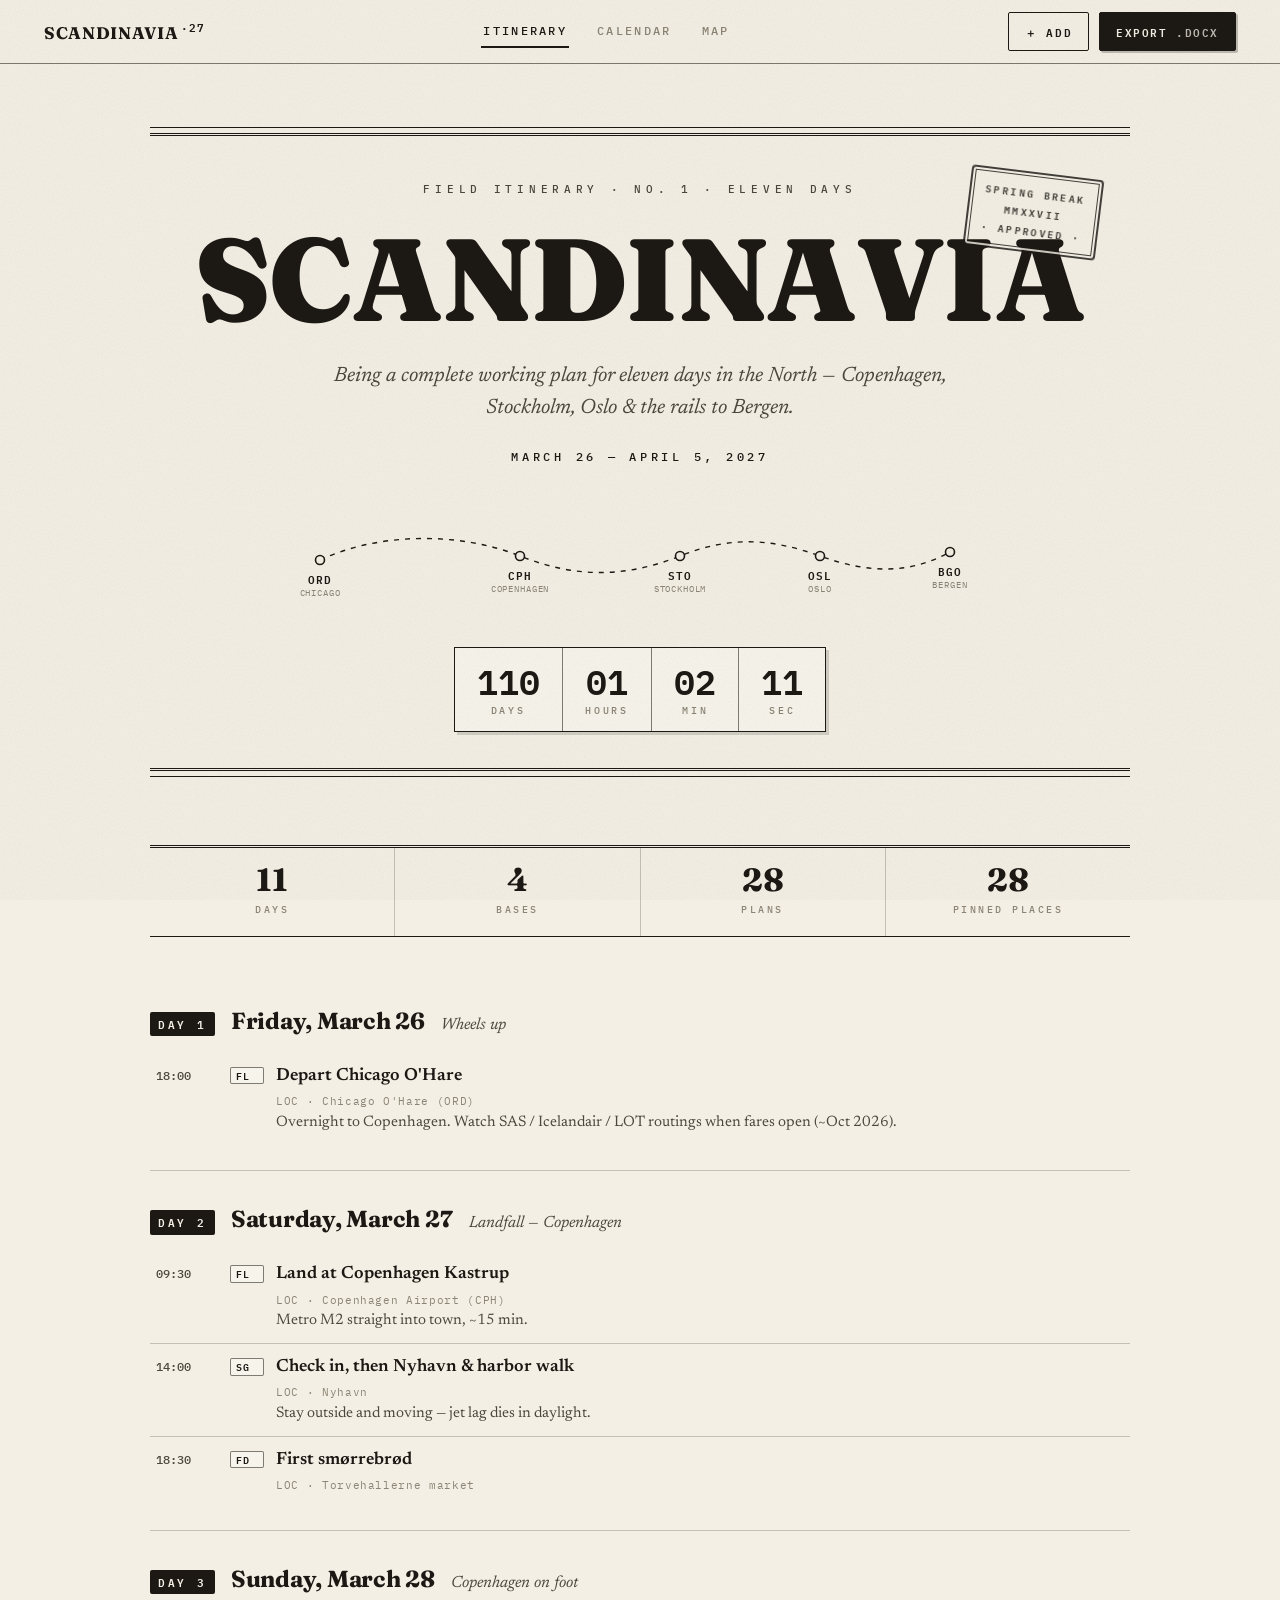
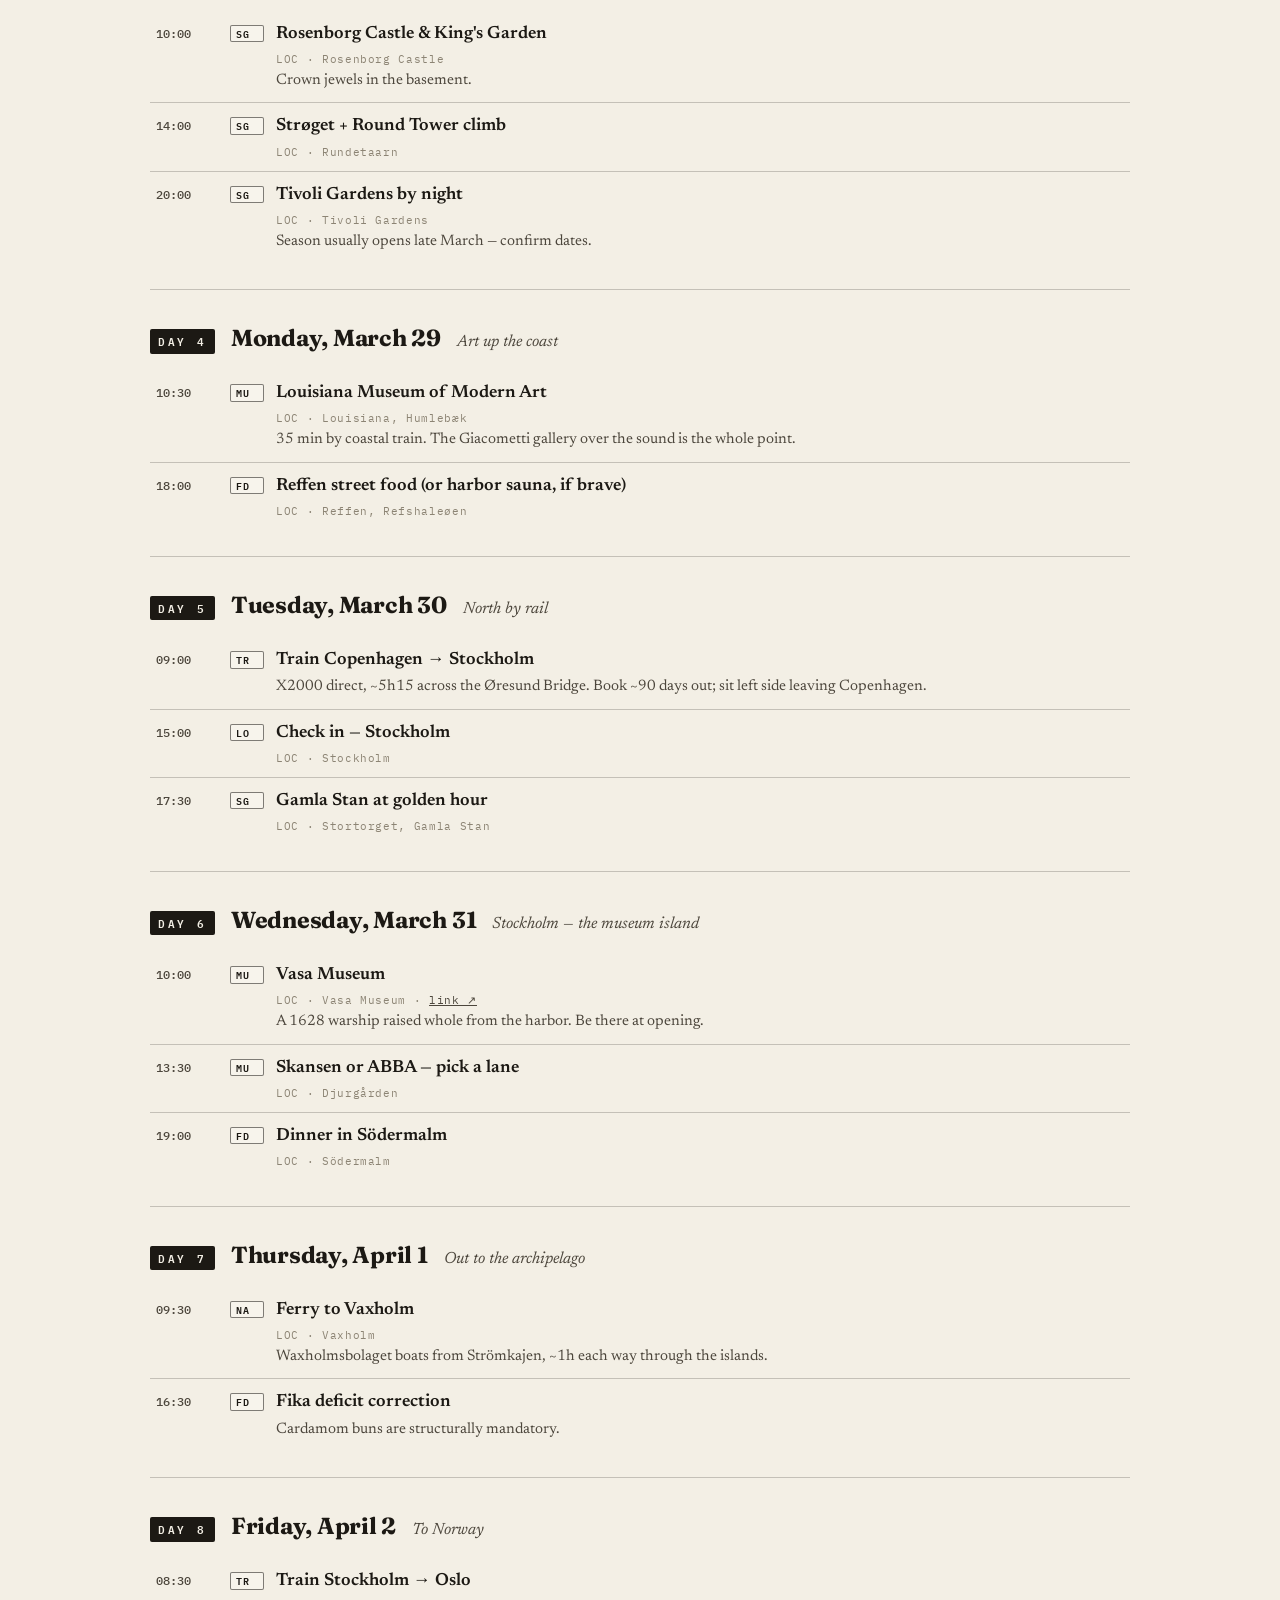
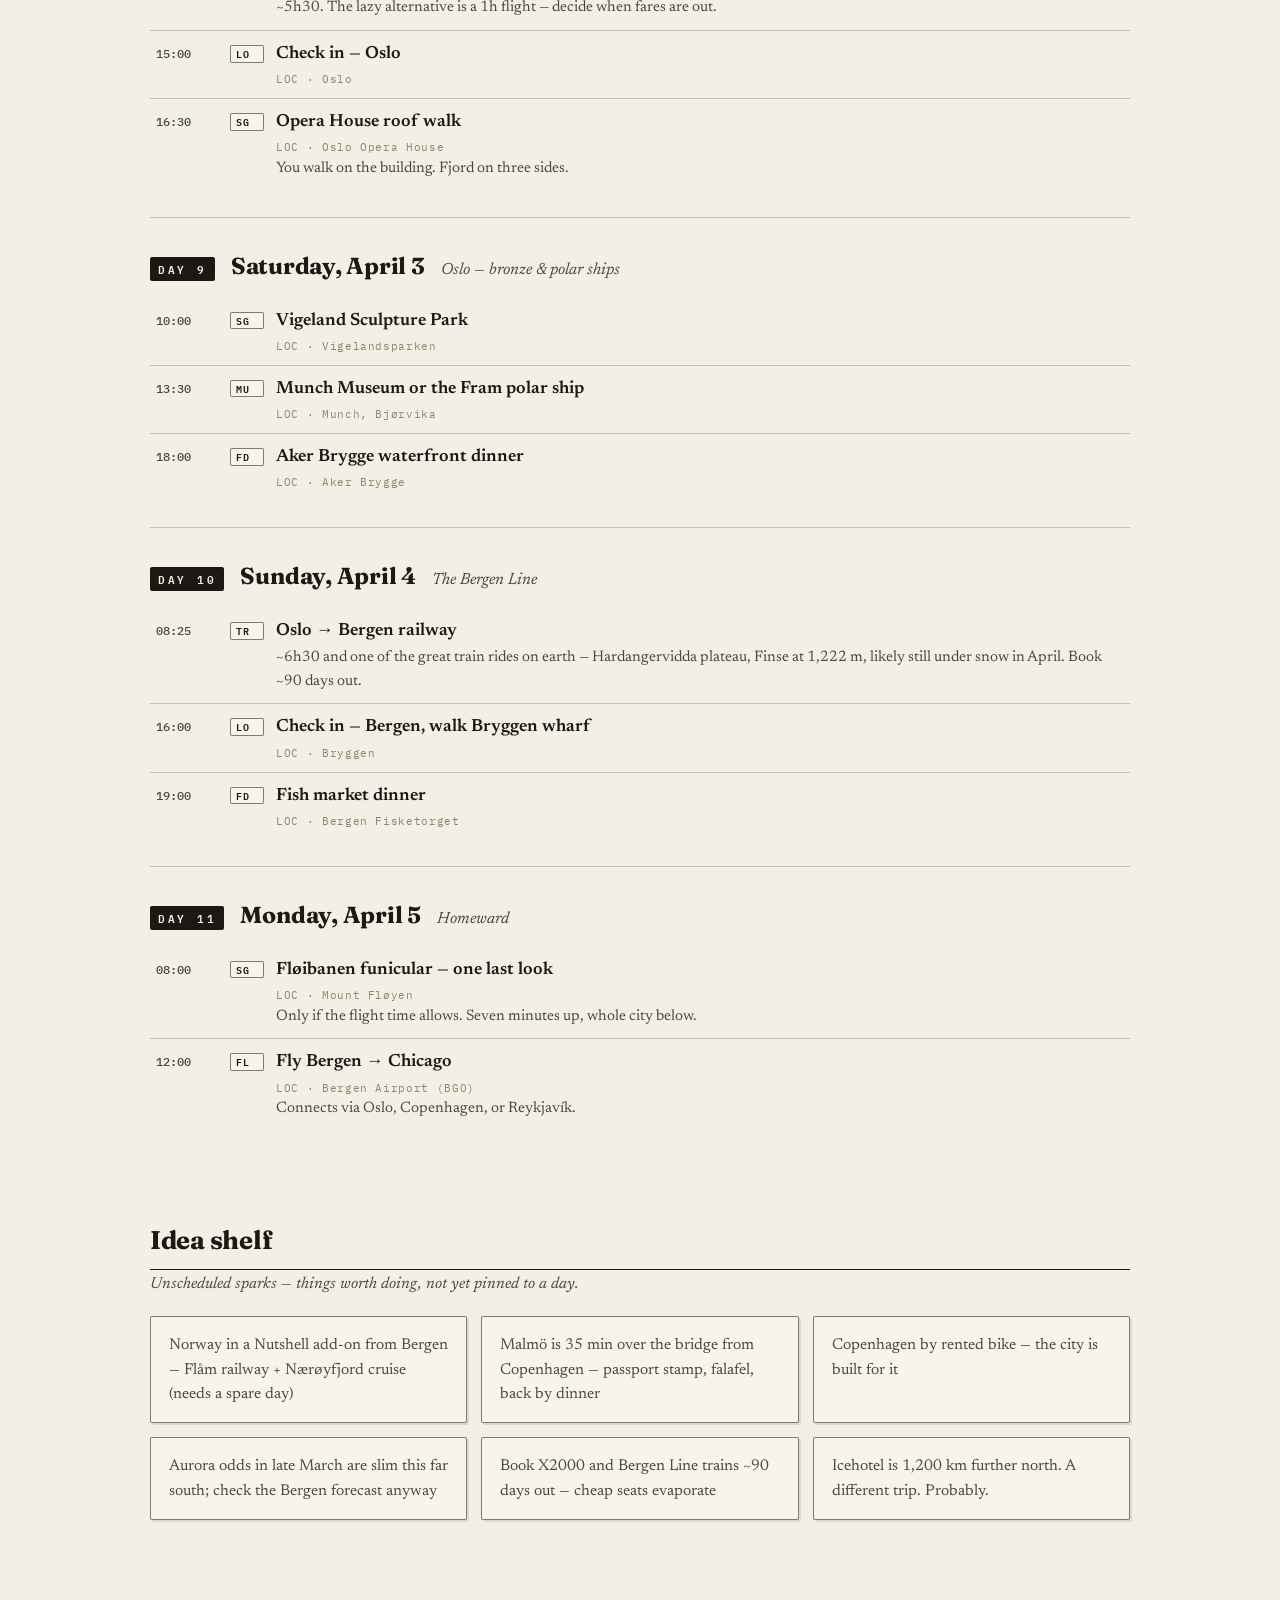
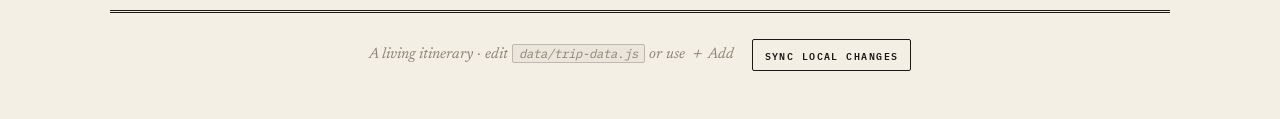
==== commit b461f3a5: "Redesign as printed field-itinerary; add trip blueprint Full visual overhaul from the dark aurora th" ====
--- a/scandinavia-trip/index.html
+++ b/scandinavia-trip/index.html
@@ -5,19 +5,11 @@
   <meta name="viewport" content="width=device-width, initial-scale=1" />
   <title>Scandinavia · Spring 2027</title>
   <meta name="description" content="A living itinerary — Chicago to Scandinavia, March 26 – April 5, 2027." />
-  <link rel="icon" href="data:image/svg+xml,<svg xmlns='http://www.w3.org/2000/svg' viewBox='0 0 100 100'><text y='.9em' font-size='90'>❄️</text></svg>" />
+  <link rel="icon" href="data:image/svg+xml,<svg xmlns='http://www.w3.org/2000/svg' viewBox='0 0 100 100'><rect width='100' height='100' fill='%23f3efe5'/><text x='50' y='74' font-size='72' font-family='Georgia,serif' font-weight='bold' text-anchor='middle' fill='%231c1914'>S</text></svg>" />
   <link rel="stylesheet" href="vendor/leaflet/leaflet.css" />
   <link rel="stylesheet" href="css/main.css" />
 </head>
 <body>
-
-  <!-- Animated aurora backdrop -->
-  <div class="sky" aria-hidden="true">
-    <div class="stars"></div>
-    <div class="aurora aurora-1"></div>
-    <div class="aurora aurora-2"></div>
-    <div class="aurora aurora-3"></div>
-  </div>
 
   <header class="topbar">
     <a class="brand" href="#top">SCANDINAVIA<span class="brand-tick">·27</span></a>
@@ -34,19 +26,43 @@
   </header>
 
   <section class="hero" id="top">
-    <p class="hero-eyebrow reveal">ORD&nbsp;&nbsp;✈&nbsp;&nbsp;THE&nbsp;NORTH</p>
-    <h1 class="hero-title" id="hero-title" aria-label="Scandinavia">Scandinavia</h1>
-    <p class="hero-dates reveal">March 26 — April 5, 2027</p>
-    <div class="countdown reveal" id="countdown" aria-label="Countdown to departure">
-      <div class="count-cell"><span class="count-num" id="cd-days">—</span><span class="count-label">days</span></div>
-      <div class="count-sep">:</div>
-      <div class="count-cell"><span class="count-num" id="cd-hours">—</span><span class="count-label">hours</span></div>
-      <div class="count-sep">:</div>
-      <div class="count-cell"><span class="count-num" id="cd-mins">—</span><span class="count-label">min</span></div>
-      <div class="count-sep">:</div>
-      <div class="count-cell"><span class="count-num" id="cd-secs">—</span><span class="count-label">sec</span></div>
+    <div class="hero-inner">
+      <p class="hero-eyebrow">Field Itinerary · No. 1 · Eleven Days</p>
+      <h1 class="hero-title" id="hero-title" aria-label="Scandinavia">Scandinavia</h1>
+      <p class="hero-dek">Being a complete working plan for eleven days in the North —
+        Copenhagen, Stockholm, Oslo &amp; the rails to Bergen.</p>
+      <p class="hero-dates">March 26 — April 5, 2027</p>
+
+      <div class="route" aria-hidden="true">
+        <svg viewBox="0 0 700 100">
+          <path class="route-path" d="M30,52 C 90,24 170,24 230,48 S 340,68 390,48 S 480,30 530,48 S 620,66 660,44" />
+          <circle class="route-stop" cx="30"  cy="52" r="4.5" style="animation-delay:0.6s" />
+          <circle class="route-stop" cx="230" cy="48" r="4.5" style="animation-delay:1.2s" />
+          <circle class="route-stop" cx="390" cy="48" r="4.5" style="animation-delay:1.8s" />
+          <circle class="route-stop" cx="530" cy="48" r="4.5" style="animation-delay:2.4s" />
+          <circle class="route-stop" cx="660" cy="44" r="4.5" style="animation-delay:3.0s" />
+          <text class="route-label" x="30"  y="76" text-anchor="middle" style="animation-delay:0.7s">ORD</text>
+          <text class="route-label" x="230" y="72" text-anchor="middle" style="animation-delay:1.3s">CPH</text>
+          <text class="route-label" x="390" y="72" text-anchor="middle" style="animation-delay:1.9s">STO</text>
+          <text class="route-label" x="530" y="72" text-anchor="middle" style="animation-delay:2.5s">OSL</text>
+          <text class="route-label" x="660" y="68" text-anchor="middle" style="animation-delay:3.1s">BGO</text>
+          <text class="route-sublabel" x="30"  y="88" text-anchor="middle" style="animation-delay:0.7s">CHICAGO</text>
+          <text class="route-sublabel" x="230" y="84" text-anchor="middle" style="animation-delay:1.3s">COPENHAGEN</text>
+          <text class="route-sublabel" x="390" y="84" text-anchor="middle" style="animation-delay:1.9s">STOCKHOLM</text>
+          <text class="route-sublabel" x="530" y="84" text-anchor="middle" style="animation-delay:2.5s">OSLO</text>
+          <text class="route-sublabel" x="660" y="80" text-anchor="middle" style="animation-delay:3.1s">BERGEN</text>
+        </svg>
+      </div>
+
+      <div class="countdown" id="countdown" aria-label="Countdown to departure">
+        <div class="count-cell"><span class="count-num" id="cd-days">—</span><span class="count-label">days</span></div>
+        <div class="count-cell"><span class="count-num" id="cd-hours">—</span><span class="count-label">hours</span></div>
+        <div class="count-cell"><span class="count-num" id="cd-mins">—</span><span class="count-label">min</span></div>
+        <div class="count-cell"><span class="count-num" id="cd-secs">—</span><span class="count-label">sec</span></div>
+      </div>
     </div>
-    <div class="scroll-cue" aria-hidden="true"><span></span></div>
+
+    <div class="stamp" aria-hidden="true">Spring Break<br />MMXXVII<br />· Approved ·</div>
   </section>
 
   <main id="main">
--- a/scandinavia-trip/css/main.css
+++ b/scandinavia-trip/css/main.css
@@ -1,123 +1,89 @@
 /* ============================================================
    SCANDINAVIA '27 — design system
-   Dark nordic night · aurora accents · glass surfaces
+   Printed field-itinerary: warm paper, ink hairlines,
+   editorial serif display, drafting-table mono labels.
    ============================================================ */
 
 /* ---------- fonts (self-hosted) ---------- */
-@font-face { font-family: "Space Grotesk"; font-weight: 400; font-display: swap;
-  src: url("../fonts/space-grotesk-latin-400-normal.woff2") format("woff2"); }
-@font-face { font-family: "Space Grotesk"; font-weight: 500; font-display: swap;
-  src: url("../fonts/space-grotesk-latin-500-normal.woff2") format("woff2"); }
-@font-face { font-family: "Space Grotesk"; font-weight: 600; font-display: swap;
-  src: url("../fonts/space-grotesk-latin-600-normal.woff2") format("woff2"); }
-@font-face { font-family: "Space Grotesk"; font-weight: 700; font-display: swap;
-  src: url("../fonts/space-grotesk-latin-700-normal.woff2") format("woff2"); }
-@font-face { font-family: "Inter"; font-weight: 400; font-display: swap;
-  src: url("../fonts/inter-latin-400-normal.woff2") format("woff2"); }
-@font-face { font-family: "Inter"; font-weight: 500; font-display: swap;
-  src: url("../fonts/inter-latin-500-normal.woff2") format("woff2"); }
-@font-face { font-family: "Inter"; font-weight: 600; font-display: swap;
-  src: url("../fonts/inter-latin-600-normal.woff2") format("woff2"); }
+@font-face { font-family: "Fraunces"; font-weight: 400; font-display: swap;
+  src: url("../fonts/fraunces-latin-400-normal.woff2") format("woff2"); }
+@font-face { font-family: "Fraunces"; font-weight: 400; font-style: italic; font-display: swap;
+  src: url("../fonts/fraunces-latin-400-italic.woff2") format("woff2"); }
+@font-face { font-family: "Fraunces"; font-weight: 600; font-display: swap;
+  src: url("../fonts/fraunces-latin-600-normal.woff2") format("woff2"); }
+@font-face { font-family: "Fraunces"; font-weight: 700; font-display: swap;
+  src: url("../fonts/fraunces-latin-700-normal.woff2") format("woff2"); }
+@font-face { font-family: "Fraunces"; font-weight: 900; font-display: swap;
+  src: url("../fonts/fraunces-latin-900-normal.woff2") format("woff2"); }
+@font-face { font-family: "Newsreader"; font-weight: 400; font-display: swap;
+  src: url("../fonts/newsreader-latin-400-normal.woff2") format("woff2"); }
+@font-face { font-family: "Newsreader"; font-weight: 400; font-style: italic; font-display: swap;
+  src: url("../fonts/newsreader-latin-400-italic.woff2") format("woff2"); }
+@font-face { font-family: "Newsreader"; font-weight: 500; font-display: swap;
+  src: url("../fonts/newsreader-latin-500-normal.woff2") format("woff2"); }
+@font-face { font-family: "Newsreader"; font-weight: 600; font-display: swap;
+  src: url("../fonts/newsreader-latin-600-normal.woff2") format("woff2"); }
+@font-face { font-family: "IBM Plex Mono"; font-weight: 400; font-display: swap;
+  src: url("../fonts/ibm-plex-mono-latin-400-normal.woff2") format("woff2"); }
+@font-face { font-family: "IBM Plex Mono"; font-weight: 500; font-display: swap;
+  src: url("../fonts/ibm-plex-mono-latin-500-normal.woff2") format("woff2"); }
+@font-face { font-family: "IBM Plex Mono"; font-weight: 600; font-display: swap;
+  src: url("../fonts/ibm-plex-mono-latin-600-normal.woff2") format("woff2"); }
 
 /* ---------- tokens ---------- */
 :root {
-  --bg-0: #060a14;
-  --bg-1: #0a1120;
-  --bg-2: #0f182c;
-  --panel: rgba(18, 28, 48, 0.62);
-  --panel-solid: #121c30;
-  --line: rgba(148, 180, 226, 0.14);
-  --line-bright: rgba(148, 180, 226, 0.30);
-  --ink: #e9eff9;
-  --ink-dim: #9fb0c9;
-  --ink-faint: #62738f;
-  --aurora-green: #5eead4;
-  --aurora-blue: #7dd3fc;
-  --aurora-violet: #a78bfa;
-  --aurora-pink: #f0abfc;
-  --accent: var(--aurora-green);
-  --danger: #fb7185;
-  --display: "Space Grotesk", system-ui, sans-serif;
-  --body: "Inter", system-ui, -apple-system, sans-serif;
-  --radius: 16px;
-  --shadow: 0 18px 50px rgba(2, 6, 16, 0.55);
-  --speed: 320ms;
-  --ease: cubic-bezier(0.22, 1, 0.36, 1);
+  --paper: #f3efe5;
+  --paper-warm: #ede8da;
+  --paper-card: #f7f4ec;
+  --ink: #1c1914;
+  --ink-soft: #4c463c;
+  --ink-faint: #8c8474;
+  --hairline: rgba(28, 25, 20, 0.22);
+  --hairline-strong: rgba(28, 25, 20, 0.55);
+  --wash: rgba(28, 25, 20, 0.045);
+  --danger: #8a2b1d;
+  --display: "Fraunces", Georgia, serif;
+  --body: "Newsreader", Georgia, serif;
+  --mono: "IBM Plex Mono", ui-monospace, Menlo, monospace;
+  --speed: 260ms;
+  --ease: cubic-bezier(0.25, 1, 0.4, 1);
 }
 
 * { box-sizing: border-box; margin: 0; padding: 0; }
 html { scroll-behavior: smooth; }
 body {
-  background: var(--bg-0);
+  background: var(--paper);
   color: var(--ink);
   font-family: var(--body);
-  font-size: 16px;
-  line-height: 1.6;
-  -webkit-font-smoothing: antialiased;
+  font-size: 17px;
+  line-height: 1.55;
   overflow-x: hidden;
 }
-::selection { background: rgba(94, 234, 212, 0.28); }
-code { font-family: ui-monospace, "SF Mono", Menlo, monospace; font-size: 0.85em;
-  background: rgba(148, 180, 226, 0.10); padding: 2px 7px; border-radius: 6px; }
-
-/* ============================================================
-   SKY — stars + aurora
-   ============================================================ */
-.sky {
-  position: fixed; inset: 0; z-index: -1; overflow: hidden;
-  background:
-    radial-gradient(120% 90% at 50% -10%, #101b33 0%, var(--bg-0) 60%),
-    var(--bg-0);
-}
-.stars {
-  position: absolute; inset: 0;
-  background-image:
-    radial-gradient(1.5px 1.5px at 12% 22%, rgba(255,255,255,.85) 50%, transparent 51%),
-    radial-gradient(1px 1px at 28% 8%,  rgba(255,255,255,.6) 50%, transparent 51%),
-    radial-gradient(1px 1px at 41% 31%, rgba(255,255,255,.5) 50%, transparent 51%),
-    radial-gradient(1.5px 1.5px at 57% 12%, rgba(255,255,255,.8) 50%, transparent 51%),
-    radial-gradient(1px 1px at 66% 27%, rgba(255,255,255,.55) 50%, transparent 51%),
-    radial-gradient(1px 1px at 78% 6%,  rgba(255,255,255,.65) 50%, transparent 51%),
-    radial-gradient(1.5px 1.5px at 88% 19%, rgba(255,255,255,.75) 50%, transparent 51%),
-    radial-gradient(1px 1px at 8% 44%,  rgba(255,255,255,.4) 50%, transparent 51%),
-    radial-gradient(1px 1px at 94% 39%, rgba(255,255,255,.45) 50%, transparent 51%),
-    radial-gradient(1px 1px at 50% 48%, rgba(255,255,255,.35) 50%, transparent 51%);
-  animation: twinkle 7s ease-in-out infinite alternate;
-}
-@keyframes twinkle { from { opacity: 0.55; } to { opacity: 1; } }
-
-.aurora {
-  position: absolute; border-radius: 50%;
-  filter: blur(70px); mix-blend-mode: screen; opacity: 0.5;
-  will-change: transform;
-}
-.aurora-1 {
-  width: 65vw; height: 46vh; left: -8vw; top: -12vh;
-  background: linear-gradient(115deg, var(--aurora-green), transparent 70%);
-  animation: drift-1 26s ease-in-out infinite alternate;
-}
-.aurora-2 {
-  width: 55vw; height: 42vh; right: -12vw; top: -6vh;
-  background: linear-gradient(245deg, var(--aurora-violet), transparent 68%);
-  animation: drift-2 32s ease-in-out infinite alternate;
-}
-.aurora-3 {
-  width: 44vw; height: 34vh; left: 28vw; top: 4vh;
-  background: linear-gradient(180deg, var(--aurora-blue), transparent 72%);
-  opacity: 0.35;
-  animation: drift-3 22s ease-in-out infinite alternate;
-}
-@keyframes drift-1 {
-  from { transform: translate3d(0, 0, 0) rotate(-6deg) scaleY(1); }
-  to   { transform: translate3d(9vw, 5vh, 0) rotate(7deg) scaleY(1.25); }
-}
-@keyframes drift-2 {
-  from { transform: translate3d(0, 2vh, 0) rotate(9deg) scaleY(1.15); }
-  to   { transform: translate3d(-11vw, -3vh, 0) rotate(-5deg) scaleY(0.95); }
-}
-@keyframes drift-3 {
-  from { transform: translate3d(-4vw, 0, 0) skewX(-8deg); }
-  to   { transform: translate3d(6vw, 6vh, 0) skewX(10deg); }
+/* print grain over everything */
+body::before {
+  content: ""; position: fixed; inset: 0; z-index: 3000; pointer-events: none;
+  opacity: 0.30; mix-blend-mode: multiply;
+  background-image: url("data:image/svg+xml,%3Csvg xmlns='http://www.w3.org/2000/svg' width='240' height='240'%3E%3Cfilter id='n'%3E%3CfeTurbulence type='fractalNoise' baseFrequency='0.85' numOctaves='2' stitchTiles='stitch'/%3E%3CfeColorMatrix type='saturate' values='0'/%3E%3C/filter%3E%3Crect width='240' height='240' filter='url(%23n)' opacity='0.4'/%3E%3C/svg%3E");
+}
+::selection { background: var(--ink); color: var(--paper); }
+code {
+  font-family: var(--mono); font-size: 0.8em;
+  background: var(--wash); border: 1px solid var(--hairline);
+  padding: 1px 6px; border-radius: 2px;
+}
+
+
+/* ---------- shared bits ---------- */
+.mono-label {
+  font-family: var(--mono); font-size: 0.68rem; font-weight: 500;
+  letter-spacing: 0.22em; text-transform: uppercase; color: var(--ink-soft);
+}
+.key-chip {
+  font-family: var(--mono); font-size: 0.6rem; font-weight: 600;
+  letter-spacing: 0.08em; line-height: 1;
+  padding: 3px 5px; border: 1px solid var(--hairline-strong); border-radius: 2px;
+  color: var(--ink); background: var(--paper-card);
+  display: inline-block; flex: none;
 }
 
 /* ============================================================
@@ -125,238 +91,268 @@
    ============================================================ */
 .topbar {
   position: sticky; top: 0; z-index: 200;
-  display: flex; align-items: center; gap: 20px;
-  padding: 14px clamp(16px, 4vw, 44px);
-  background: rgba(6, 10, 20, 0.65);
-  backdrop-filter: blur(18px) saturate(1.3);
-  -webkit-backdrop-filter: blur(18px) saturate(1.3);
-  border-bottom: 1px solid var(--line);
+  display: flex; align-items: center; gap: 22px;
+  padding: 12px clamp(16px, 4vw, 44px);
+  background: rgba(243, 239, 229, 0.92);
+  backdrop-filter: blur(6px); -webkit-backdrop-filter: blur(6px);
+  border-bottom: 1px solid var(--hairline-strong);
 }
 .brand {
-  font-family: var(--display); font-weight: 700; letter-spacing: 0.22em;
-  font-size: 0.92rem; color: var(--ink); text-decoration: none; white-space: nowrap;
-}
-.brand-tick { color: var(--accent); margin-left: 2px; }
-
-.tabs {
-  position: relative; display: flex; gap: 4px; margin-inline: auto;
-  padding: 4px; border: 1px solid var(--line); border-radius: 999px;
-  background: rgba(15, 24, 44, 0.55);
-}
+  font-family: var(--display); font-weight: 700; font-size: 1.05rem;
+  letter-spacing: 0.04em; color: var(--ink); text-decoration: none; white-space: nowrap;
+}
+.brand-tick { font-family: var(--mono); font-size: 0.7rem; font-weight: 600; vertical-align: super; margin-left: 3px; }
+
+.tabs { position: relative; display: flex; gap: 26px; margin-inline: auto; padding-bottom: 2px; }
 .tab {
   position: relative; z-index: 1;
-  font-family: var(--display); font-size: 0.86rem; font-weight: 500;
-  letter-spacing: 0.04em; color: var(--ink-dim);
-  background: none; border: 0; border-radius: 999px;
-  padding: 8px 18px; cursor: pointer;
+  font-family: var(--mono); font-size: 0.72rem; font-weight: 500;
+  letter-spacing: 0.2em; text-transform: uppercase; color: var(--ink-faint);
+  background: none; border: 0; padding: 8px 2px; cursor: pointer;
   transition: color var(--speed) var(--ease);
 }
-.tab.active { color: var(--bg-0); }
+.tab:hover { color: var(--ink); }
+.tab.active { color: var(--ink); }
 .tab-glider {
-  position: absolute; top: 4px; bottom: 4px; border-radius: 999px;
-  background: linear-gradient(120deg, var(--aurora-green), var(--aurora-blue));
-  box-shadow: 0 4px 18px rgba(94, 234, 212, 0.35);
+  position: absolute; bottom: 0; height: 2px; background: var(--ink);
   transition: left var(--speed) var(--ease), width var(--speed) var(--ease);
 }
 
 .topbar-actions { display: flex; gap: 10px; }
 .btn {
-  font-family: var(--display); font-size: 0.86rem; font-weight: 600;
-  letter-spacing: 0.03em; border-radius: 999px; cursor: pointer;
-  padding: 9px 18px; border: 1px solid transparent;
-  transition: transform var(--speed) var(--ease), box-shadow var(--speed) var(--ease),
-              background var(--speed) var(--ease), border-color var(--speed) var(--ease);
-}
-.btn:active { transform: scale(0.96); }
+  font-family: var(--mono); font-size: 0.7rem; font-weight: 600;
+  letter-spacing: 0.14em; text-transform: uppercase;
+  border-radius: 2px; cursor: pointer; padding: 9px 16px;
+  border: 1px solid var(--ink);
+  transition: background var(--speed) var(--ease), color var(--speed) var(--ease),
+              transform var(--speed) var(--ease), box-shadow var(--speed) var(--ease);
+}
+.btn:active { transform: translate(1px, 1px); box-shadow: none; }
 .btn-primary {
-  color: var(--bg-0);
-  background: linear-gradient(120deg, var(--aurora-green), var(--aurora-blue));
-  box-shadow: 0 6px 22px rgba(94, 234, 212, 0.28);
-}
-.btn-primary:hover { transform: translateY(-1px); box-shadow: 0 10px 28px rgba(94, 234, 212, 0.4); }
-.btn-ghost {
-  color: var(--ink-dim); background: transparent; border-color: var(--line-bright);
-}
-.btn-ghost:hover { color: var(--ink); border-color: var(--accent); }
-.btn-small { font-size: 0.78rem; padding: 6px 14px; }
-.docx-chip { font-weight: 700; opacity: 0.8; }
-
-/* ============================================================
-   HERO
+  color: var(--paper); background: var(--ink);
+  box-shadow: 2px 2px 0 rgba(28, 25, 20, 0.25);
+}
+.btn-primary:hover { background: #000; box-shadow: 3px 3px 0 rgba(28, 25, 20, 0.25); }
+.btn-ghost { color: var(--ink); background: transparent; }
+.btn-ghost:hover { background: var(--ink); color: var(--paper); }
+.btn-small { font-size: 0.64rem; padding: 6px 12px; }
+.docx-chip { opacity: 0.75; }
+
+/* ============================================================
+   HERO — masthead
    ============================================================ */
 .hero {
-  min-height: calc(92vh - 64px);
-  display: flex; flex-direction: column; align-items: center; justify-content: center;
-  text-align: center; padding: 8vh 20px 6vh; position: relative;
-}
+  max-width: 1060px; margin: 0 auto;
+  padding: clamp(40px, 7vh, 84px) clamp(16px, 4vw, 40px) 30px;
+  text-align: center; position: relative;
+}
+.hero::before, .hero::after {
+  content: ""; display: block; height: 5px;
+  border-top: 1px solid var(--ink); border-bottom: 3px double var(--ink);
+}
+.hero::after { border-top: 3px double var(--ink); border-bottom: 1px solid var(--ink); }
+
+.hero-inner { padding: clamp(26px, 5vh, 54px) 0 clamp(22px, 4vh, 42px); }
+
 .hero-eyebrow {
-  font-family: var(--display); font-size: 0.82rem; font-weight: 500;
-  letter-spacing: 0.5em; color: var(--aurora-blue); text-transform: uppercase;
-  margin-bottom: 2.4rem;
+  font-family: var(--mono); font-size: 0.7rem; font-weight: 500;
+  letter-spacing: 0.42em; text-transform: uppercase; color: var(--ink-soft);
+  margin-bottom: 1.6rem;
 }
 .hero-title {
-  font-family: var(--display); font-weight: 700;
-  font-size: clamp(3.4rem, 12.5vw, 9.5rem);
-  line-height: 0.98; letter-spacing: -0.03em;
-  background: linear-gradient(160deg, #f4f8ff 30%, var(--aurora-green) 75%, var(--aurora-violet) 105%);
-  -webkit-background-clip: text; background-clip: text; color: transparent;
+  font-family: var(--display); font-weight: 900;
+  font-size: clamp(2.6rem, 10vw, 7.3rem);
+  line-height: 0.95; letter-spacing: -0.015em;
+  text-transform: uppercase; color: var(--ink);
+  white-space: nowrap;
 }
 .hero-title .ch {
-  /* transformed children break the parent's background-clip:text, so each
-     letter carries the (near-vertical) gradient itself */
-  display: inline-block; opacity: 0; transform: translateY(0.6em) rotate(4deg);
-  animation: ch-in 0.9s var(--ease) forwards;
-  background: linear-gradient(160deg, #f4f8ff 30%, var(--aurora-green) 75%, var(--aurora-violet) 105%);
-  -webkit-background-clip: text; background-clip: text; color: transparent;
+  display: inline-block; opacity: 0; transform: translateY(0.35em);
+  animation: ch-in 0.7s var(--ease) forwards;
 }
 @keyframes ch-in { to { opacity: 1; transform: none; } }
+.hero-dek {
+  font-family: var(--body); font-style: italic; font-size: clamp(1rem, 2.2vw, 1.3rem);
+  color: var(--ink-soft); max-width: 620px; margin: 1.6rem auto 0;
+}
 .hero-dates {
-  margin-top: 2rem; font-family: var(--display); font-weight: 500;
-  font-size: clamp(1rem, 2.4vw, 1.35rem); letter-spacing: 0.18em;
-  color: var(--ink-dim); text-transform: uppercase;
-}
-
+  margin-top: 1.4rem; font-family: var(--mono); font-weight: 500;
+  font-size: 0.78rem; letter-spacing: 0.3em; text-transform: uppercase; color: var(--ink);
+}
+
+/* route diagram */
+.route { margin: 2.6rem auto 0; max-width: 700px; }
+.route svg { width: 100%; height: auto; display: block; overflow: visible; }
+.route-path {
+  fill: none; stroke: var(--ink); stroke-width: 1.4;
+  stroke-dasharray: 5 6;
+  stroke-dashoffset: 1200;
+  animation: route-draw 2.8s 0.5s var(--ease) forwards;
+}
+@keyframes route-draw { to { stroke-dashoffset: 0; } }
+.route-stop { fill: var(--paper); stroke: var(--ink); stroke-width: 1.6;
+  opacity: 0; animation: stop-in 0.4s var(--ease) forwards; }
+.route-stop:nth-of-type(1) { animation-delay: 0.6s; }
+.route-label {
+  font-family: var(--mono); font-size: 11px; font-weight: 600;
+  letter-spacing: 0.12em; fill: var(--ink);
+  opacity: 0; animation: stop-in 0.5s var(--ease) forwards;
+}
+.route-sublabel { font-family: var(--mono); font-size: 8.5px; letter-spacing: 0.1em; fill: var(--ink-faint);
+  opacity: 0; animation: stop-in 0.5s var(--ease) forwards; }
+@keyframes stop-in { to { opacity: 1; } }
+
+/* countdown */
 .countdown {
-  display: flex; align-items: center; gap: 14px; margin-top: 3rem;
-  padding: 18px 28px; border-radius: 20px;
-  border: 1px solid var(--line); background: var(--panel);
-  backdrop-filter: blur(14px); -webkit-backdrop-filter: blur(14px);
-  box-shadow: var(--shadow);
-}
-.count-cell { display: flex; flex-direction: column; align-items: center; min-width: 62px; }
+  display: inline-flex; align-items: stretch; margin-top: 2.4rem;
+  border: 1px solid var(--ink); background: var(--paper-card);
+  box-shadow: 3px 3px 0 rgba(28, 25, 20, 0.16);
+}
+.count-cell {
+  display: flex; flex-direction: column; align-items: center;
+  padding: 14px 22px 12px; min-width: 84px;
+}
+.count-cell + .count-cell { border-left: 1px solid var(--hairline-strong); }
 .count-num {
-  font-family: var(--display); font-variant-numeric: tabular-nums;
-  font-size: clamp(1.7rem, 4vw, 2.5rem); font-weight: 700; line-height: 1;
-  color: var(--ink);
+  font-family: var(--mono); font-weight: 600; font-variant-numeric: tabular-nums;
+  font-size: clamp(1.6rem, 3.6vw, 2.2rem); line-height: 1.1; color: var(--ink);
 }
 .count-label {
-  margin-top: 6px; font-size: 0.66rem; letter-spacing: 0.28em;
-  text-transform: uppercase; color: var(--ink-faint);
-}
-.count-sep { font-family: var(--display); font-size: 1.6rem; color: var(--ink-faint); padding-bottom: 14px; }
-
-.scroll-cue {
-  position: absolute; bottom: 26px; left: 50%; transform: translateX(-50%);
-  width: 26px; height: 42px; border: 2px solid var(--line-bright); border-radius: 14px;
-}
-.scroll-cue span {
-  position: absolute; left: 50%; top: 8px; width: 4px; height: 8px;
-  margin-left: -2px; border-radius: 3px; background: var(--accent);
-  animation: cue 1.8s ease-in-out infinite;
-}
-@keyframes cue {
-  0%   { transform: translateY(0); opacity: 1; }
-  70%  { transform: translateY(14px); opacity: 0; }
-  100% { transform: translateY(0); opacity: 0; }
-}
+  margin-top: 4px; font-family: var(--mono); font-size: 0.6rem; font-weight: 500;
+  letter-spacing: 0.3em; text-transform: uppercase; color: var(--ink-faint);
+}
+.count-sep { display: none; }
+
+/* rubber stamp */
+.stamp {
+  position: absolute; top: clamp(60px, 12vh, 120px); right: clamp(4px, 6vw, 70px);
+  padding: 10px 14px; border: 2px solid var(--ink); border-radius: 4px;
+  box-shadow: inset 0 0 0 2px var(--paper), inset 0 0 0 3px var(--ink);
+  font-family: var(--mono); font-size: 0.62rem; font-weight: 600;
+  letter-spacing: 0.24em; text-transform: uppercase; color: var(--ink);
+  text-align: center; line-height: 1.9;
+  transform: rotate(7deg); opacity: 0.82;
+  animation: stamp-in 0.45s 1.4s cubic-bezier(0.2, 2.2, 0.4, 1) backwards;
+  pointer-events: none;
+}
+@keyframes stamp-in {
+  from { transform: rotate(14deg) scale(1.9); opacity: 0; }
+  to   { transform: rotate(7deg) scale(1); opacity: 0.82; }
+}
+
+.scroll-cue { display: none; }
 
 /* ============================================================
    MAIN / VIEWS
    ============================================================ */
-#main { max-width: 1060px; margin: 0 auto; padding: 24px clamp(16px, 4vw, 40px) 80px; }
+#main { max-width: 1060px; margin: 0 auto; padding: 34px clamp(16px, 4vw, 40px) 90px; }
 .view { display: none; }
-.view.active { display: block; animation: view-in 0.5s var(--ease); }
-@keyframes view-in { from { opacity: 0; transform: translateY(16px); } to { opacity: 1; transform: none; } }
+.view.active { display: block; animation: view-in 0.45s var(--ease); }
+@keyframes view-in { from { opacity: 0; transform: translateY(10px); } to { opacity: 1; transform: none; } }
 
 .section-title {
-  font-family: var(--display); font-weight: 600; font-size: 1.5rem;
-  letter-spacing: -0.01em;
-}
-.section-sub { color: var(--ink-dim); font-size: 0.92rem; margin-top: 4px; }
-
-/* ---------- stats strip ---------- */
+  font-family: var(--display); font-weight: 700; font-size: 1.6rem; letter-spacing: -0.01em;
+}
+.section-sub { color: var(--ink-soft); font-style: italic; font-size: 1rem; margin-top: 2px; }
+
+/* ---------- stats ledger ---------- */
 .stats-strip {
-  display: flex; flex-wrap: wrap; gap: 12px; margin: 10px 0 38px;
+  display: flex; margin: 4px 0 44px;
+  border-top: 3px double var(--ink); border-bottom: 1px solid var(--ink);
 }
 .stat {
-  flex: 1 1 130px; padding: 16px 20px; border-radius: var(--radius);
-  border: 1px solid var(--line); background: var(--panel);
-  backdrop-filter: blur(10px); -webkit-backdrop-filter: blur(10px);
-}
+  flex: 1; padding: 14px 18px 12px; text-align: center;
+}
+.stat + .stat { border-left: 1px solid var(--hairline); }
 .stat b {
-  display: block; font-family: var(--display); font-size: 1.7rem; font-weight: 700;
-  background: linear-gradient(120deg, var(--aurora-green), var(--aurora-blue));
-  -webkit-background-clip: text; background-clip: text; color: transparent;
-}
-.stat span { font-size: 0.76rem; letter-spacing: 0.16em; text-transform: uppercase; color: var(--ink-faint); }
-
-/* ---------- timeline ---------- */
-.timeline { list-style: none; position: relative; padding-left: 34px; }
-.timeline::before {
-  content: ""; position: absolute; left: 10px; top: 8px; bottom: 8px; width: 2px;
-  background: linear-gradient(180deg, var(--aurora-green), var(--aurora-blue) 55%, var(--aurora-violet));
-  opacity: 0.45; border-radius: 2px;
-}
-.day { position: relative; margin-bottom: 22px; }
-.day::before {
-  content: ""; position: absolute; left: -31px; top: 26px;
-  width: 12px; height: 12px; border-radius: 50%;
-  background: var(--bg-0); border: 2px solid var(--accent);
-  box-shadow: 0 0 0 4px rgba(94, 234, 212, 0.15), 0 0 14px rgba(94, 234, 212, 0.5);
-}
-.day-card {
-  border: 1px solid var(--line); border-radius: var(--radius);
-  background: var(--panel); backdrop-filter: blur(12px); -webkit-backdrop-filter: blur(12px);
-  padding: 20px 24px; transition: border-color var(--speed) var(--ease), transform var(--speed) var(--ease);
-}
-.day-card:hover { border-color: var(--line-bright); transform: translateY(-2px); }
-.day-head { display: flex; align-items: baseline; gap: 14px; flex-wrap: wrap; }
+  display: block; font-family: var(--display); font-weight: 700;
+  font-size: 2rem; line-height: 1.1; color: var(--ink);
+}
+.stat span {
+  font-family: var(--mono); font-size: 0.6rem; font-weight: 500;
+  letter-spacing: 0.26em; text-transform: uppercase; color: var(--ink-faint);
+}
+
+/* ---------- timeline ledger ---------- */
+.timeline { list-style: none; }
+.day { margin-bottom: 8px; }
+.day-card { padding: 22px 0 26px; border-bottom: 1px solid var(--hairline); }
+.day:last-child .day-card { border-bottom: 0; }
+
+.day-head {
+  display: flex; align-items: baseline; gap: 16px; flex-wrap: wrap; margin-bottom: 4px;
+}
 .day-num {
-  font-family: var(--display); font-weight: 700; font-size: 0.8rem;
-  letter-spacing: 0.2em; color: var(--accent); text-transform: uppercase;
-}
-.day-date { font-family: var(--display); font-weight: 600; font-size: 1.18rem; }
-.day-label { color: var(--ink-dim); font-size: 0.92rem; font-style: italic; }
+  font-family: var(--mono); font-size: 0.66rem; font-weight: 600;
+  letter-spacing: 0.26em; text-transform: uppercase; color: var(--paper);
+  background: var(--ink); padding: 4px 8px; border-radius: 2px;
+}
+.day-date { font-family: var(--display); font-weight: 700; font-size: 1.45rem; letter-spacing: -0.01em; }
+.day-label { font-style: italic; color: var(--ink-soft); font-size: 1.02rem; }
+
 .day-empty {
-  margin-top: 10px; color: var(--ink-faint); font-size: 0.92rem;
-  border: 1px dashed var(--line-bright); border-radius: 12px;
-  padding: 14px 18px;
-}
-.events { list-style: none; margin-top: 14px; display: grid; gap: 10px; }
+  margin-top: 12px; font-style: italic; color: var(--ink-faint); font-size: 0.98rem;
+  border: 1px dashed var(--hairline-strong); border-radius: 2px;
+  padding: 14px 18px; background: var(--paper-card);
+}
+
+.events { list-style: none; margin-top: 14px; }
 .event {
-  display: grid; grid-template-columns: 64px 1fr; gap: 14px; align-items: start;
-  padding: 12px 14px; border-radius: 12px;
-  background: rgba(9, 15, 28, 0.5); border: 1px solid transparent;
-  transition: border-color var(--speed) var(--ease), background var(--speed) var(--ease);
-}
-.event:hover { border-color: var(--line-bright); background: rgba(9, 15, 28, 0.8); }
+  display: grid; grid-template-columns: 62px 34px 1fr; gap: 12px; align-items: baseline;
+  padding: 10px 6px; border-bottom: 1px solid var(--hairline);
+  transition: background var(--speed) var(--ease);
+}
+.event:last-child { border-bottom: 0; }
+.event:hover { background: var(--wash); }
 .event-time {
-  font-family: var(--display); font-variant-numeric: tabular-nums;
-  font-weight: 600; font-size: 0.9rem; color: var(--ink-dim); padding-top: 2px;
-}
-.event-title { font-weight: 600; font-size: 0.98rem; display: flex; align-items: center; gap: 8px; flex-wrap: wrap; }
-.event-notes { color: var(--ink-dim); font-size: 0.88rem; margin-top: 2px; }
-.event-place { color: var(--ink-faint); font-size: 0.82rem; margin-top: 2px; }
-.event-place a { color: var(--aurora-blue); text-decoration: none; }
-.event-place a:hover { text-decoration: underline; }
+  font-family: var(--mono); font-size: 0.78rem; font-weight: 500;
+  font-variant-numeric: tabular-nums; color: var(--ink-soft);
+}
+.event-title {
+  font-family: var(--body); font-weight: 600; font-size: 1.1rem;
+  display: flex; align-items: baseline; gap: 10px; flex-wrap: wrap;
+}
+.event-notes { color: var(--ink-soft); font-size: 0.95rem; margin-top: 1px; }
+.event-place {
+  font-family: var(--mono); font-size: 0.68rem; letter-spacing: 0.06em;
+  color: var(--ink-faint); margin-top: 3px;
+}
+.event-place a { color: var(--ink-soft); }
+.event-place a:hover { color: var(--ink); }
 .badge {
-  font-size: 0.66rem; font-weight: 600; letter-spacing: 0.12em; text-transform: uppercase;
-  padding: 3px 9px; border-radius: 999px; border: 1px solid;
-}
-.badge-local { color: var(--aurora-pink); border-color: var(--aurora-pink); opacity: 0.9; }
-.type-dot { width: 9px; height: 9px; border-radius: 50%; display: inline-block; flex: none; }
+  font-family: var(--mono); font-size: 0.58rem; font-weight: 600;
+  letter-spacing: 0.16em; text-transform: uppercase;
+  padding: 2px 7px; border-radius: 2px; border: 1px dashed;
+}
+.badge-local { color: var(--danger); border-color: var(--danger); transform: rotate(-2deg); }
 .event-x {
-  background: none; border: 0; color: var(--ink-faint); cursor: pointer;
-  font-size: 0.8rem; padding: 2px 6px; border-radius: 6px; margin-left: auto;
-}
-.event-x:hover { color: var(--danger); background: rgba(251, 113, 133, 0.12); }
+  background: none; border: 0; cursor: pointer; margin-left: auto;
+  font-family: var(--mono); font-size: 0.62rem; letter-spacing: 0.12em;
+  text-transform: uppercase; color: var(--ink-faint); padding: 2px 6px;
+}
+.event-x:hover { color: var(--danger); text-decoration: line-through; }
 
 /* ---------- ideas ---------- */
-.ideas { margin-top: 56px; }
-.ideas-grid { display: grid; grid-template-columns: repeat(auto-fill, minmax(230px, 1fr)); gap: 12px; margin-top: 18px; }
+.ideas { margin-top: 64px; }
+.ideas .section-title { border-bottom: 1px solid var(--ink); padding-bottom: 8px; }
+.ideas-grid { display: grid; grid-template-columns: repeat(auto-fill, minmax(240px, 1fr)); gap: 14px; margin-top: 20px; }
 .idea-card {
-  border: 1px dashed var(--line-bright); border-radius: var(--radius);
-  padding: 16px 18px; color: var(--ink-dim); font-size: 0.92rem;
-  background: rgba(15, 24, 44, 0.35);
-}
+  border: 1px solid var(--hairline-strong); border-radius: 2px;
+  padding: 16px 18px; font-size: 0.98rem; color: var(--ink-soft);
+  background: var(--paper-card);
+  box-shadow: 2px 2px 0 rgba(28, 25, 20, 0.10);
+  transition: transform var(--speed) var(--ease), box-shadow var(--speed) var(--ease);
+}
+.idea-card:nth-child(odd) { transform: rotate(-0.5deg); }
+.idea-card:nth-child(even) { transform: rotate(0.4deg); }
+.idea-card:hover { transform: rotate(0) translateY(-2px); box-shadow: 3px 4px 0 rgba(28, 25, 20, 0.14); }
 .ideas-empty {
-  grid-column: 1 / -1; color: var(--ink-faint); font-size: 0.92rem;
-  border: 1px dashed var(--line-bright); border-radius: var(--radius); padding: 22px;
-  text-align: center;
+  grid-column: 1 / -1; font-style: italic; color: var(--ink-faint); font-size: 0.98rem;
+  border: 1px dashed var(--hairline-strong); border-radius: 2px; padding: 22px; text-align: center;
 }
 
 /* ---------- reveal on scroll ---------- */
-.reveal { opacity: 0; transform: translateY(22px); transition: opacity 0.7s var(--ease), transform 0.7s var(--ease); }
+.reveal { opacity: 0; transform: translateY(14px); transition: opacity 0.6s var(--ease), transform 0.6s var(--ease); }
 .reveal.in { opacity: 1; transform: none; }
 
 /* ============================================================
@@ -364,110 +360,121 @@
    ============================================================ */
 .calendars {
   display: grid; grid-template-columns: repeat(auto-fit, minmax(300px, 1fr));
-  gap: 22px; margin-top: 10px;
+  gap: 22px; margin-top: 8px;
 }
 .cal {
-  border: 1px solid var(--line); border-radius: var(--radius);
-  background: var(--panel); backdrop-filter: blur(12px); -webkit-backdrop-filter: blur(12px);
-  padding: 20px; box-shadow: var(--shadow);
-}
-.cal-title { font-family: var(--display); font-weight: 600; font-size: 1.1rem; margin-bottom: 14px; letter-spacing: 0.02em; }
-.cal-grid { display: grid; grid-template-columns: repeat(7, 1fr); gap: 4px; }
+  border: 1px solid var(--ink); border-radius: 2px; background: var(--paper-card);
+  padding: 20px 22px; box-shadow: 3px 3px 0 rgba(28, 25, 20, 0.14);
+}
+.cal-title {
+  font-family: var(--display); font-weight: 700; font-size: 1.25rem;
+  border-bottom: 1px solid var(--ink); padding-bottom: 8px; margin-bottom: 10px;
+}
+.cal-grid { display: grid; grid-template-columns: repeat(7, 1fr); }
 .cal-dow {
-  font-size: 0.64rem; font-weight: 600; letter-spacing: 0.14em; text-transform: uppercase;
-  color: var(--ink-faint); text-align: center; padding: 6px 0;
+  font-family: var(--mono); font-size: 0.58rem; font-weight: 600;
+  letter-spacing: 0.16em; text-transform: uppercase; color: var(--ink-faint);
+  text-align: center; padding: 8px 0 6px; border-bottom: 1px solid var(--hairline);
+  margin-bottom: 4px;
 }
 .cal-cell {
   aspect-ratio: 1; display: flex; flex-direction: column; align-items: center; justify-content: center;
-  gap: 3px; border-radius: 10px; font-size: 0.88rem;
+  gap: 2px; font-family: var(--body); font-size: 0.95rem;
   font-variant-numeric: tabular-nums; color: var(--ink-faint);
-  border: 1px solid transparent; background: none; cursor: default;
-  font-family: var(--body);
-  transition: border-color var(--speed) var(--ease), background var(--speed) var(--ease), transform var(--speed) var(--ease);
-}
-.cal-cell.trip {
-  color: var(--ink); cursor: pointer;
-  background: rgba(94, 234, 212, 0.08); border-color: rgba(94, 234, 212, 0.25);
-}
-.cal-cell.trip:hover { transform: scale(1.07); border-color: var(--accent); background: rgba(94, 234, 212, 0.16); }
-.cal-cell.selected {
-  background: linear-gradient(135deg, rgba(94,234,212,0.28), rgba(125,211,252,0.28));
-  border-color: var(--accent); color: #fff; transform: scale(1.07);
-}
-.cal-dots { display: flex; gap: 3px; height: 5px; }
-.cal-dots i { width: 5px; height: 5px; border-radius: 50%; background: var(--accent); }
-.cal-cell.selected .cal-dots i { background: #fff; }
+  border: 0; background: none; border-radius: 0; cursor: default;
+  transition: background var(--speed) var(--ease), color var(--speed) var(--ease);
+}
+.cal-cell.trip { color: var(--ink); font-weight: 600; cursor: pointer; }
+.cal-cell.trip:hover { background: var(--ink); color: var(--paper); }
+.cal-cell.trip:hover .cal-dots i { background: var(--paper); }
+.cal-cell.selected { position: relative; }
+.cal-cell.selected::before {
+  content: ""; position: absolute; inset: 8%;
+  border: 2px solid var(--ink);
+  border-radius: 52% 48% 50% 55% / 48% 55% 45% 52%;
+  transform: rotate(-6deg);
+}
+.cal-cell.selected:hover { background: none; color: var(--ink); }
+.cal-cell.selected:hover .cal-dots i { background: var(--ink); }
+.cal-dots { display: flex; gap: 3px; height: 4px; }
+.cal-dots i { width: 4px; height: 4px; border-radius: 50%; background: var(--ink); }
 
 .cal-detail {
-  margin-top: 26px; border: 1px solid var(--line); border-radius: var(--radius);
-  background: var(--panel); backdrop-filter: blur(12px); -webkit-backdrop-filter: blur(12px);
-  padding: 22px 26px; animation: view-in 0.4s var(--ease);
-}
-
-/* ============================================================
-   MAP
-   ============================================================ */
-.map-wrap { position: relative; margin-top: 10px; }
+  margin-top: 30px; border-top: 3px double var(--ink); padding-top: 20px;
+  animation: view-in 0.4s var(--ease);
+}
+
+/* ============================================================
+   MAP — printed plate
+   ============================================================ */
+.map-wrap { position: relative; margin-top: 8px; }
 #map {
-  height: min(72vh, 640px); border-radius: var(--radius);
-  border: 1px solid var(--line); box-shadow: var(--shadow);
-  background: var(--bg-2);
-}
-.leaflet-container { font-family: var(--body); background: var(--bg-2); }
+  height: min(70vh, 620px); border-radius: 2px;
+  border: 1px solid var(--ink); box-shadow: 4px 4px 0 rgba(28, 25, 20, 0.14);
+  background: var(--paper-warm);
+}
+.leaflet-container { font-family: var(--body); background: var(--paper-warm); }
+.leaflet-tile-pane { filter: grayscale(1) sepia(0.14) brightness(1.03) contrast(0.92); }
 .leaflet-popup-content-wrapper {
-  background: var(--panel-solid); color: var(--ink); border-radius: 12px;
-  border: 1px solid var(--line-bright); box-shadow: var(--shadow);
-}
-.leaflet-popup-tip { background: var(--panel-solid); }
-.leaflet-popup-content { margin: 12px 16px; font-size: 0.9rem; }
-.popup-title { font-family: var(--display); font-weight: 600; }
-.popup-sub { color: var(--ink-dim); font-size: 0.8rem; margin-top: 2px; }
-.leaflet-bar a { background: var(--panel-solid); color: var(--ink); border-bottom-color: var(--line); }
-.leaflet-bar a:hover { background: var(--bg-2); }
-.leaflet-control-attribution { background: rgba(6,10,20,0.7) !important; color: var(--ink-faint) !important; }
-.leaflet-control-attribution a { color: var(--ink-dim) !important; }
-
-.pin { position: relative; }
-.pin-dot {
-  width: 14px; height: 14px; border-radius: 50%;
-  border: 2.5px solid var(--bg-0); box-shadow: 0 0 0 2px currentColor, 0 2px 10px rgba(0,0,0,0.5);
-  background: currentColor;
-}
+  background: var(--paper-card); color: var(--ink); border-radius: 2px;
+  border: 1px solid var(--ink); box-shadow: 3px 3px 0 rgba(28, 25, 20, 0.18);
+}
+.leaflet-popup-tip { background: var(--paper-card); border: 1px solid var(--ink); }
+.leaflet-popup-content { margin: 12px 16px; font-size: 0.95rem; }
+.popup-title { font-family: var(--body); font-weight: 600; font-size: 1.02rem; }
+.popup-sub { font-family: var(--mono); font-size: 0.66rem; letter-spacing: 0.06em; color: var(--ink-soft); margin-top: 3px; }
+.leaflet-bar { border: 1px solid var(--ink) !important; box-shadow: 2px 2px 0 rgba(28,25,20,0.15) !important; border-radius: 2px !important; }
+.leaflet-bar a { background: var(--paper-card); color: var(--ink); border-bottom: 1px solid var(--hairline) !important; }
+.leaflet-bar a:hover { background: var(--ink); color: var(--paper); }
+.leaflet-control-attribution { background: rgba(243, 239, 229, 0.85) !important; color: var(--ink-faint) !important; font-family: var(--mono); font-size: 9px !important; }
+.leaflet-control-attribution a { color: var(--ink-soft) !important; }
+
+.pin { background: none; border: 0; }
+.pin-key {
+  display: flex; align-items: center; justify-content: center;
+  width: 24px; height: 24px; border-radius: 50%;
+  font-family: var(--mono); font-size: 0.55rem; font-weight: 600; letter-spacing: 0.04em;
+  color: var(--ink); background: var(--paper-card); border: 1.5px solid var(--ink);
+  box-shadow: 1.5px 1.5px 0 rgba(28, 25, 20, 0.3);
+}
+.pin-base .pin-key { color: var(--paper); background: var(--ink); width: 28px; height: 28px; font-size: 0.6rem; }
 .pin-pulse {
-  position: absolute; inset: -7px; border-radius: 50%;
-  border: 2px solid currentColor; opacity: 0;
-  animation: pin-pulse 2.4s ease-out infinite;
+  position: absolute; inset: -6px; border-radius: 50%;
+  border: 1px solid var(--ink); opacity: 0;
+  animation: pin-pulse 3s ease-out infinite;
 }
 @keyframes pin-pulse {
-  0% { transform: scale(0.4); opacity: 0.8; }
-  100% { transform: scale(1.4); opacity: 0; }
-}
-.route-line { stroke-dasharray: 8 10; animation: route-dash 1.6s linear infinite; }
-@keyframes route-dash { to { stroke-dashoffset: -18; } }
+  0% { transform: scale(0.5); opacity: 0.5; }
+  100% { transform: scale(1.3); opacity: 0; }
+}
+.route-line { stroke-dasharray: 2 8; stroke-linecap: round; animation: route-dash 1.4s linear infinite; }
+@keyframes route-dash { to { stroke-dashoffset: -10; } }
 
 .map-empty[hidden] { display: none; }
 .map-empty {
   position: absolute; inset: 0; z-index: 500;
   display: flex; flex-direction: column; align-items: center; justify-content: center;
-  gap: 6px; text-align: center; color: var(--ink-dim);
-  background: rgba(6, 10, 20, 0.55); backdrop-filter: blur(3px); -webkit-backdrop-filter: blur(3px);
-  border-radius: var(--radius); pointer-events: none;
-}
-.map-empty-title { font-family: var(--display); font-weight: 600; font-size: 1.3rem; color: var(--ink); }
+  gap: 4px; text-align: center; color: var(--ink-soft);
+  background: rgba(243, 239, 229, 0.75); border-radius: 2px; pointer-events: none;
+}
+.map-empty-title { font-family: var(--display); font-weight: 700; font-size: 1.4rem; color: var(--ink); }
 
 .map-legend {
-  display: flex; flex-wrap: wrap; gap: 14px; margin-top: 14px;
-  font-size: 0.78rem; color: var(--ink-dim);
-}
-.map-legend .leg { display: flex; align-items: center; gap: 6px; }
+  display: flex; flex-wrap: wrap; gap: 10px 16px; margin-top: 16px;
+  font-family: var(--mono); font-size: 0.64rem; letter-spacing: 0.1em;
+  text-transform: uppercase; color: var(--ink-soft);
+  border-top: 1px solid var(--hairline); padding-top: 12px;
+}
+.map-legend .leg { display: flex; align-items: center; gap: 7px; }
 
 /* ============================================================
    FOOTER
    ============================================================ */
 .foot {
   display: flex; align-items: center; justify-content: center; gap: 18px; flex-wrap: wrap;
-  padding: 30px 20px 46px; color: var(--ink-faint); font-size: 0.85rem;
-  border-top: 1px solid var(--line);
+  max-width: 1060px; margin: 0 auto; padding: 26px 20px 48px;
+  color: var(--ink-faint); font-size: 0.95rem; font-style: italic;
+  border-top: 3px double var(--ink);
 }
 
 /* ============================================================
@@ -477,62 +484,68 @@
 .modal-backdrop {
   position: fixed; inset: 0; z-index: 400;
   display: flex; align-items: center; justify-content: center; padding: 20px;
-  background: rgba(4, 7, 14, 0.7); backdrop-filter: blur(6px); -webkit-backdrop-filter: blur(6px);
-  animation: fade-in 0.25s ease;
+  background: rgba(28, 25, 20, 0.45);
+  animation: fade-in 0.2s ease;
 }
 @keyframes fade-in { from { opacity: 0; } }
 .modal {
   width: 100%; max-width: 460px; max-height: 90vh; overflow-y: auto;
-  background: var(--panel-solid); border: 1px solid var(--line-bright);
-  border-radius: 20px; padding: 26px 28px; box-shadow: var(--shadow);
-  animation: modal-in 0.35s var(--ease);
+  background: var(--paper-card); border: 1px solid var(--ink);
+  border-radius: 2px; padding: 26px 28px;
+  box-shadow: 6px 6px 0 rgba(28, 25, 20, 0.3);
+  animation: modal-in 0.3s var(--ease);
 }
 .modal-wide { max-width: 640px; }
-@keyframes modal-in { from { opacity: 0; transform: translateY(26px) scale(0.97); } }
-.modal-head { display: flex; align-items: center; justify-content: space-between; margin-bottom: 18px; }
-.modal-head h2 { font-family: var(--display); font-size: 1.25rem; font-weight: 600; }
+@keyframes modal-in { from { opacity: 0; transform: translateY(18px); } }
+.modal-head {
+  display: flex; align-items: center; justify-content: space-between;
+  border-bottom: 1px solid var(--ink); padding-bottom: 12px; margin-bottom: 18px;
+}
+.modal-head h2 { font-family: var(--display); font-size: 1.4rem; font-weight: 700; }
 .modal-close {
-  background: none; border: 0; color: var(--ink-faint); font-size: 1rem; cursor: pointer;
-  width: 32px; height: 32px; border-radius: 50%;
-}
-.modal-close:hover { color: var(--ink); background: rgba(148, 180, 226, 0.12); }
+  background: none; border: 1px solid transparent; color: var(--ink-faint);
+  font-family: var(--mono); font-size: 0.85rem; cursor: pointer;
+  width: 30px; height: 30px; border-radius: 2px;
+}
+.modal-close:hover { color: var(--ink); border-color: var(--ink); }
 
 .form-row { display: flex; gap: 12px; }
 .field { display: flex; flex-direction: column; gap: 6px; flex: 1; margin-bottom: 14px; }
 .field-small { flex: 0 1 40%; }
 .field > span {
-  font-size: 0.72rem; font-weight: 600; letter-spacing: 0.14em; text-transform: uppercase;
-  color: var(--ink-dim);
-}
-.field em { color: var(--ink-faint); font-style: normal; text-transform: none; letter-spacing: 0; }
+  font-family: var(--mono); font-size: 0.6rem; font-weight: 600;
+  letter-spacing: 0.2em; text-transform: uppercase; color: var(--ink-soft);
+}
+.field em { color: var(--ink-faint); font-style: normal; letter-spacing: 0.06em; }
 .field input, .field select, .field textarea {
-  font-family: var(--body); font-size: 0.94rem; color: var(--ink);
-  background: rgba(9, 15, 28, 0.7); border: 1px solid var(--line-bright);
-  border-radius: 10px; padding: 10px 12px; outline: none;
+  font-family: var(--body); font-size: 1rem; color: var(--ink);
+  background: var(--paper); border: 1px solid var(--hairline-strong);
+  border-radius: 2px; padding: 9px 11px; outline: none;
   transition: border-color var(--speed) var(--ease), box-shadow var(--speed) var(--ease);
 }
 .field input:focus, .field select:focus, .field textarea:focus {
-  border-color: var(--accent); box-shadow: 0 0 0 3px rgba(94, 234, 212, 0.15);
+  border-color: var(--ink); box-shadow: 2px 2px 0 rgba(28, 25, 20, 0.15);
 }
 .field textarea { resize: vertical; }
-.form-hint { font-size: 0.8rem; color: var(--ink-faint); margin-bottom: 16px; }
+.form-hint { font-size: 0.88rem; font-style: italic; color: var(--ink-faint); margin-bottom: 16px; }
 .modal-actions { display: flex; justify-content: flex-end; gap: 10px; }
 
-.sync-blurb { font-size: 0.88rem; color: var(--ink-dim); margin-bottom: 14px; }
+.sync-blurb { font-size: 0.95rem; color: var(--ink-soft); margin-bottom: 14px; }
 .sync-out {
-  width: 100%; height: 300px; font-family: ui-monospace, Menlo, monospace; font-size: 0.76rem;
-  color: var(--ink); background: rgba(6, 10, 20, 0.8); border: 1px solid var(--line-bright);
-  border-radius: 12px; padding: 14px; resize: vertical; margin-bottom: 16px;
+  width: 100%; height: 300px; font-family: var(--mono); font-size: 0.72rem;
+  color: var(--ink); background: var(--paper); border: 1px solid var(--hairline-strong);
+  border-radius: 2px; padding: 14px; resize: vertical; margin-bottom: 16px;
 }
 
 /* toast */
 .toast {
-  position: fixed; bottom: 28px; left: 50%; transform: translate(-50%, 80px);
-  z-index: 600; padding: 12px 22px; border-radius: 999px;
-  font-family: var(--display); font-size: 0.88rem; font-weight: 600;
-  color: var(--bg-0); background: linear-gradient(120deg, var(--aurora-green), var(--aurora-blue));
-  box-shadow: 0 10px 30px rgba(94, 234, 212, 0.35);
-  opacity: 0; transition: opacity 0.35s var(--ease), transform 0.35s var(--ease);
+  position: fixed; bottom: 28px; left: 50%; transform: translate(-50%, 70px);
+  z-index: 600; padding: 11px 22px; border-radius: 2px;
+  font-family: var(--mono); font-size: 0.7rem; font-weight: 600;
+  letter-spacing: 0.14em; text-transform: uppercase;
+  color: var(--paper); background: var(--ink);
+  box-shadow: 3px 3px 0 rgba(28, 25, 20, 0.3);
+  opacity: 0; transition: opacity 0.3s var(--ease), transform 0.3s var(--ease);
   pointer-events: none;
 }
 .toast.show { opacity: 1; transform: translate(-50%, 0); }
@@ -542,11 +555,15 @@
    ============================================================ */
 @media (max-width: 760px) {
   .topbar { flex-wrap: wrap; justify-content: space-between; }
-  .tabs { order: 3; width: 100%; margin: 6px 0 0; justify-content: center; }
-  .countdown { gap: 8px; padding: 14px 16px; }
-  .count-cell { min-width: 50px; }
+  .tabs { order: 3; width: 100%; margin: 4px 0 0; justify-content: center; }
+  .stamp { display: none; }
+  .count-cell { min-width: 64px; padding: 12px 12px 10px; }
+  .stats-strip { flex-wrap: wrap; }
+  .stat { flex: 1 1 45%; }
+  .stat:nth-child(3) { border-left: 0; }
+  .stat:nth-child(n+3) { border-top: 1px solid var(--hairline); }
   .form-row { flex-direction: column; gap: 0; }
-  .event { grid-template-columns: 52px 1fr; }
+  .event { grid-template-columns: 52px 30px 1fr; gap: 8px; }
 }
 
 @media (prefers-reduced-motion: reduce) {
@@ -558,4 +575,6 @@
   html { scroll-behavior: auto; }
   .hero-title .ch { opacity: 1; transform: none; }
   .reveal { opacity: 1; transform: none; }
-}
+  .route-path { stroke-dashoffset: 0; }
+  .route-stop, .route-label, .route-sublabel { opacity: 1; }
+}
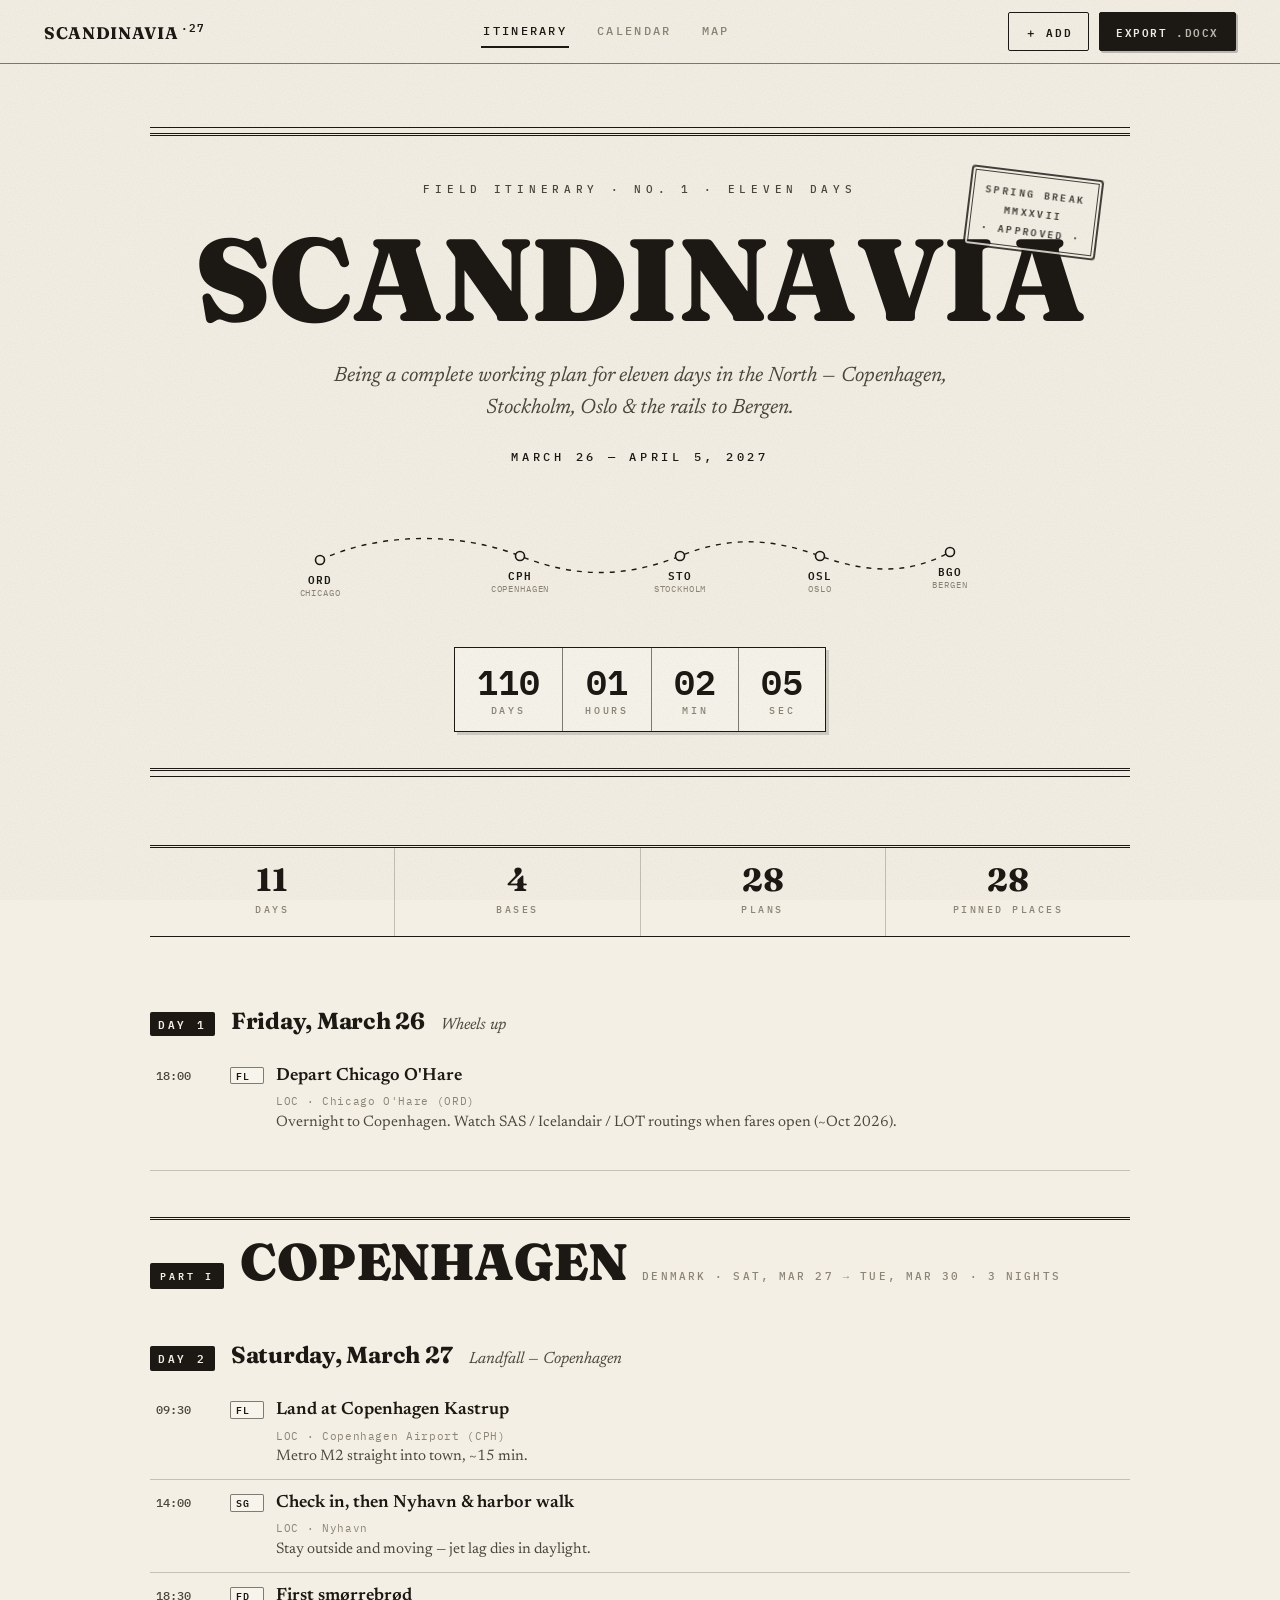
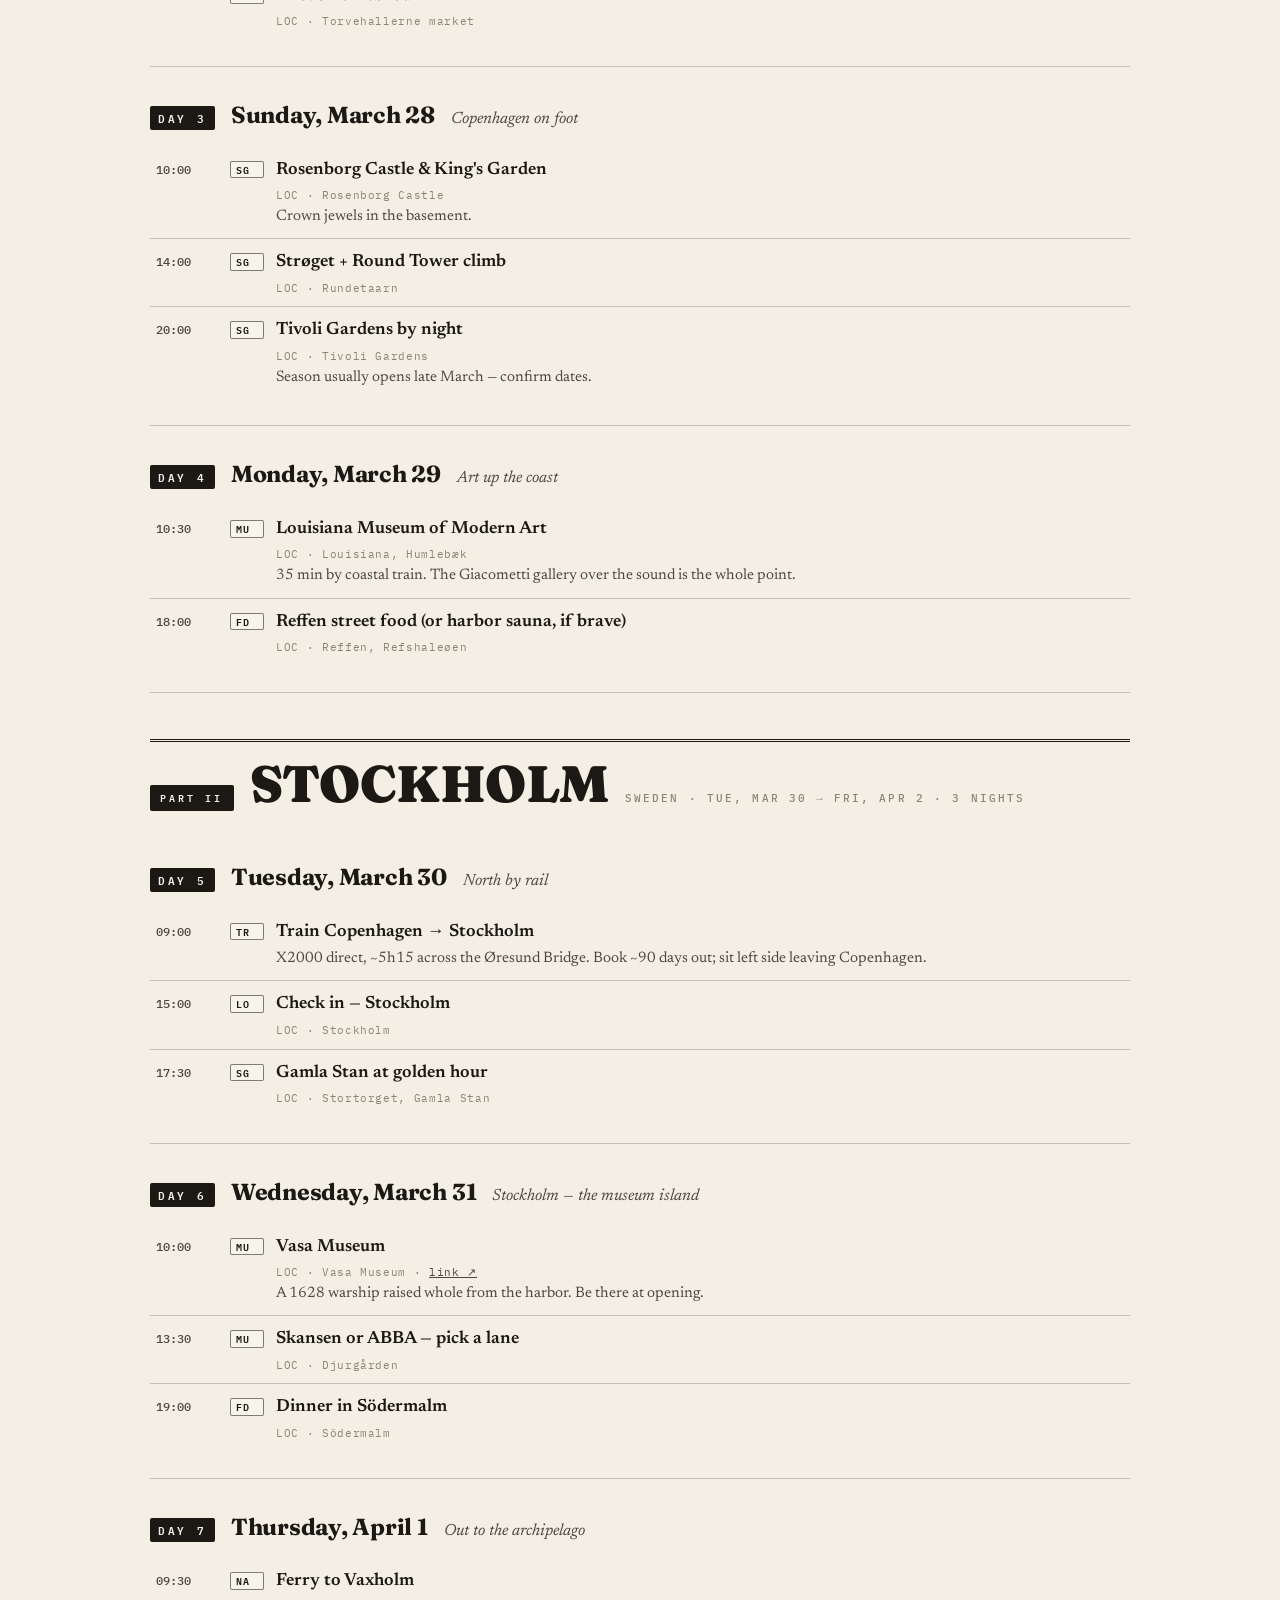
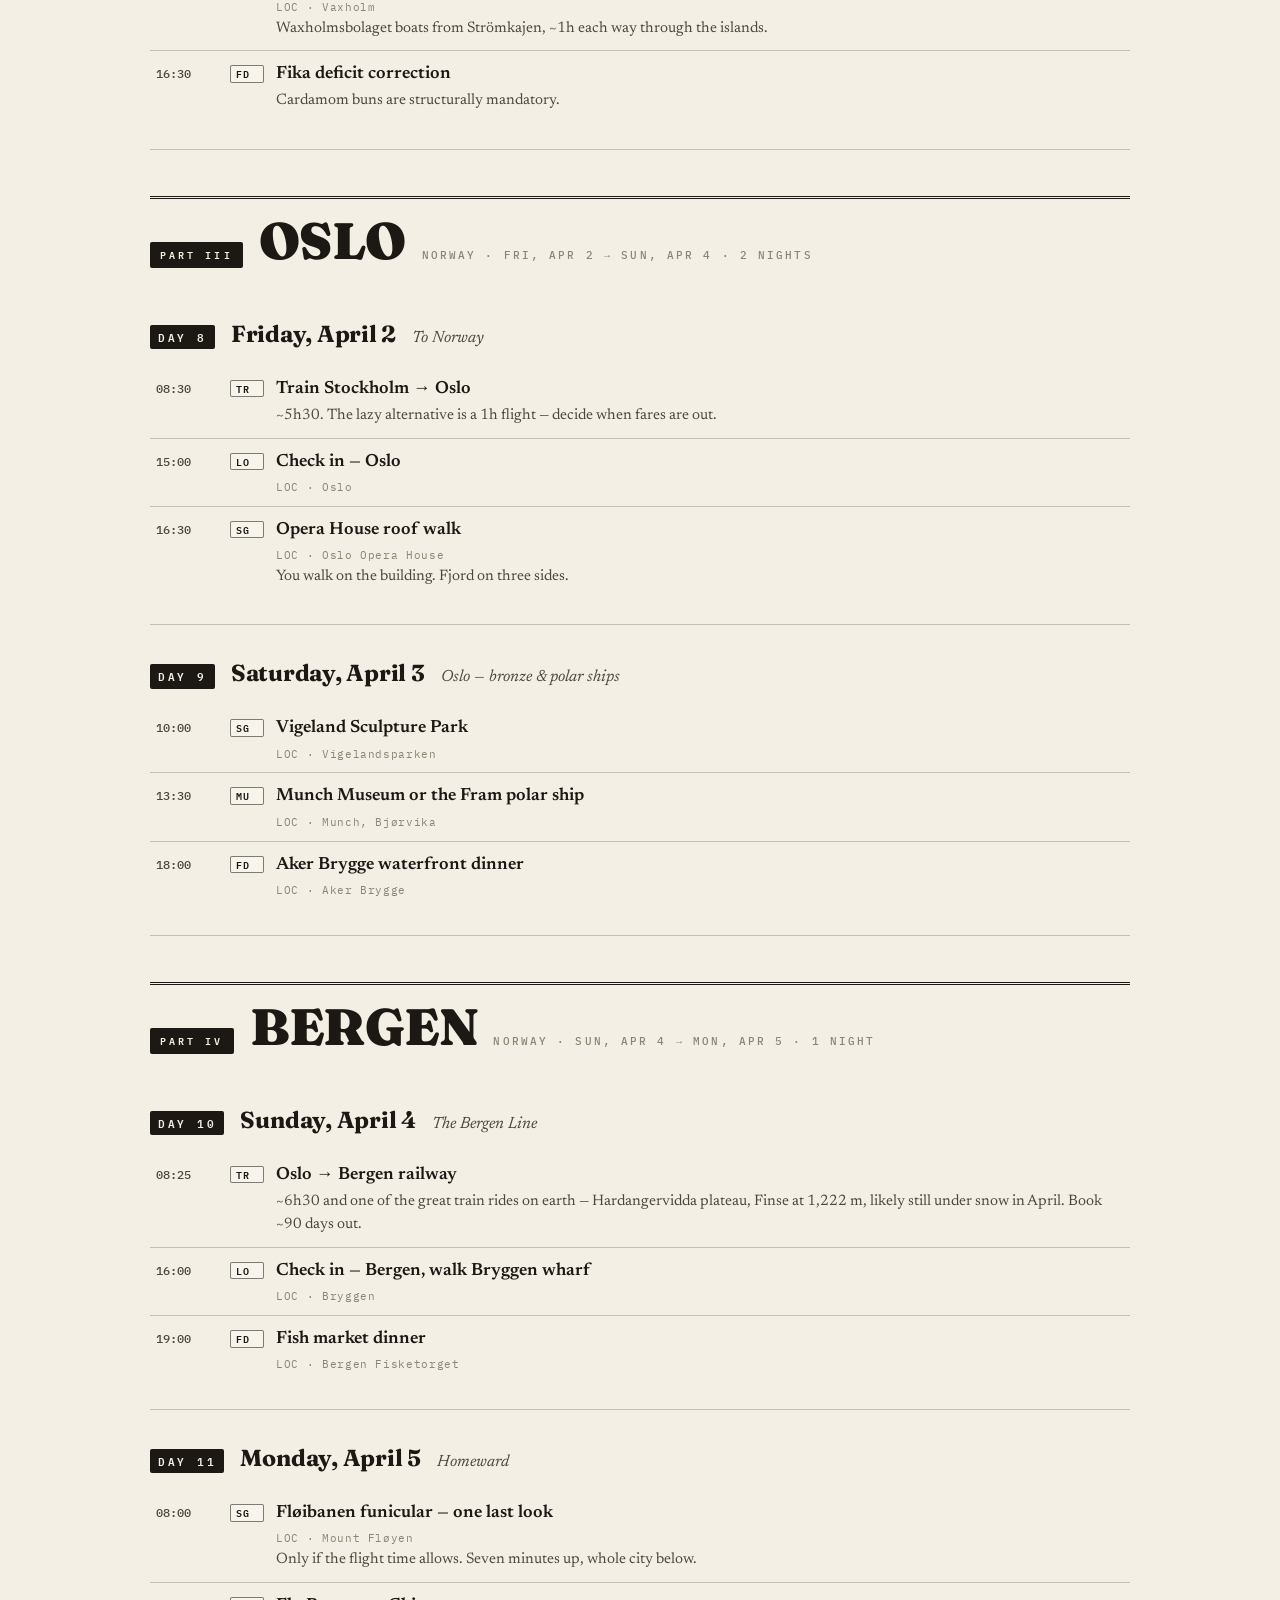
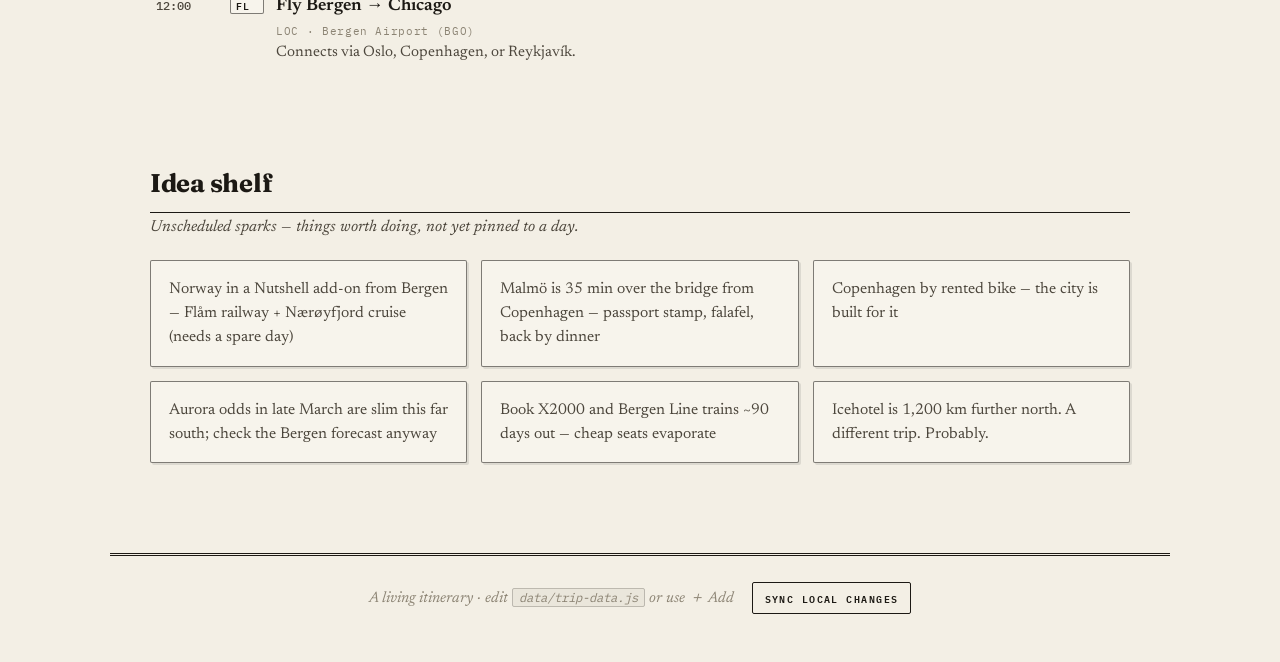
==== commit 94a6a60d: "Add place photography strips and Google Maps support The trip is now visual. Every planned day and e" ====
--- a/scandinavia-trip/index.html
+++ b/scandinavia-trip/index.html
@@ -189,7 +189,9 @@
 
   <script src="vendor/leaflet/leaflet.js"></script>
   <script src="vendor/docx/docx.iife.js"></script>
+  <script src="data/config.js"></script>
   <script src="data/trip-data.js"></script>
+  <script src="js/images.js"></script>
   <script src="js/export-docx.js"></script>
   <script src="js/app.js"></script>
 </body>
--- a/scandinavia-trip/css/main.css
+++ b/scandinavia-trip/css/main.css
@@ -332,6 +332,71 @@
 }
 .event-x:hover { color: var(--danger); text-decoration: line-through; }
 
+/* ---------- photo strips ----------
+   A doubled track drifts left forever; translateX(-50%) loops
+   seamlessly because the second half repeats the first. */
+.strip {
+  overflow: hidden; position: relative; margin-top: 18px;
+  border-top: 1px solid var(--hairline); border-bottom: 1px solid var(--hairline);
+  padding: 14px 0; min-height: 0;
+  opacity: 0; transition: opacity 0.8s var(--ease);
+}
+.strip.ready { opacity: 1; }
+.strip::before, .strip::after {
+  content: ""; position: absolute; top: 0; bottom: 0; width: 60px; z-index: 2; pointer-events: none;
+}
+.strip::before { left: 0; background: linear-gradient(90deg, var(--paper), transparent); }
+.strip::after { right: 0; background: linear-gradient(270deg, var(--paper), transparent); }
+.strip-track {
+  display: flex; align-items: flex-start; gap: 14px; width: max-content;
+  animation: strip-drift 60s linear infinite;
+}
+.strip:hover .strip-track { animation-play-state: paused; }
+@keyframes strip-drift { to { transform: translateX(-50%); } }
+
+.frame {
+  flex: none; background: var(--paper-card); border: 1px solid var(--ink);
+  border-radius: 2px; padding: 5px 5px 4px;
+  box-shadow: 2px 2px 0 rgba(28, 25, 20, 0.14);
+  transition: transform var(--speed) var(--ease), box-shadow var(--speed) var(--ease);
+}
+.frame:hover { transform: translateY(-3px); box-shadow: 3px 5px 0 rgba(28, 25, 20, 0.18); }
+.frame img {
+  display: block; height: 128px; width: auto; max-width: 240px; object-fit: cover;
+  filter: sepia(0.12) contrast(0.98) saturate(0.85);
+}
+.frame figcaption {
+  font-family: var(--mono); font-size: 0.56rem; font-weight: 600;
+  letter-spacing: 0.14em; text-transform: uppercase; color: var(--ink-soft);
+  padding: 5px 2px 1px; max-width: 240px; overflow: hidden;
+  text-overflow: ellipsis; white-space: nowrap;
+}
+.strip-wide { padding: 16px 0; }
+.strip-wide .frame img { height: 210px; max-width: 340px; }
+.strip-wide .frame figcaption { max-width: 340px; }
+
+/* ---------- chapter dividers ---------- */
+.chapter { margin: 46px 0 26px; }
+.chapter:first-child { margin-top: 8px; }
+.chapter-head {
+  display: flex; align-items: baseline; gap: 16px; flex-wrap: wrap;
+  border-top: 3px double var(--ink); padding-top: 16px;
+}
+.chapter-no {
+  font-family: var(--mono); font-size: 0.64rem; font-weight: 600;
+  letter-spacing: 0.3em; text-transform: uppercase; color: var(--paper);
+  background: var(--ink); padding: 5px 10px; border-radius: 2px;
+}
+.chapter-name {
+  font-family: var(--display); font-weight: 900; font-size: clamp(2rem, 5vw, 3.2rem);
+  line-height: 1; letter-spacing: -0.01em; text-transform: uppercase;
+}
+.chapter-sub {
+  font-family: var(--mono); font-size: 0.66rem; font-weight: 500;
+  letter-spacing: 0.2em; text-transform: uppercase; color: var(--ink-faint);
+}
+.chapter .strip { border-bottom: 0; }
+
 /* ---------- ideas ---------- */
 .ideas { margin-top: 64px; }
 .ideas .section-title { border-bottom: 1px solid var(--ink); padding-bottom: 8px; }
@@ -449,6 +514,25 @@
 }
 .route-line { stroke-dasharray: 2 8; stroke-linecap: round; animation: route-dash 1.4s linear infinite; }
 @keyframes route-dash { to { stroke-dashoffset: -10; } }
+
+/* popup photography (both map providers) */
+.popup-photo-slot:empty { display: none; }
+.popup-photo {
+  display: block; width: 230px; max-width: 100%; margin-top: 9px;
+  border: 1px solid var(--ink); border-radius: 2px;
+  filter: sepia(0.12) contrast(0.98) saturate(0.85);
+}
+
+/* Google Maps InfoWindow, restyled as paper */
+.gm-style .gm-style-iw-c {
+  background: var(--paper-card) !important; border-radius: 2px !important;
+  border: 1px solid var(--ink); box-shadow: 3px 3px 0 rgba(28, 25, 20, 0.18) !important;
+  padding: 12px 16px !important;
+}
+.gm-style .gm-style-iw-d { overflow: auto !important; }
+.gm-style .gm-style-iw-tc::after { background: var(--paper-card); }
+.gm-style .gm-ui-hover-effect { top: 0 !important; right: 0 !important; }
+.gpopup { font-family: var(--body); color: var(--ink); }
 
 .map-empty[hidden] { display: none; }
 .map-empty {
@@ -577,4 +661,7 @@
   .reveal { opacity: 1; transform: none; }
   .route-path { stroke-dashoffset: 0; }
   .route-stop, .route-label, .route-sublabel { opacity: 1; }
-}
+  .strip { overflow-x: auto; }
+  .strip-track { animation: none; }
+  .strip.ready { opacity: 1; }
+}
